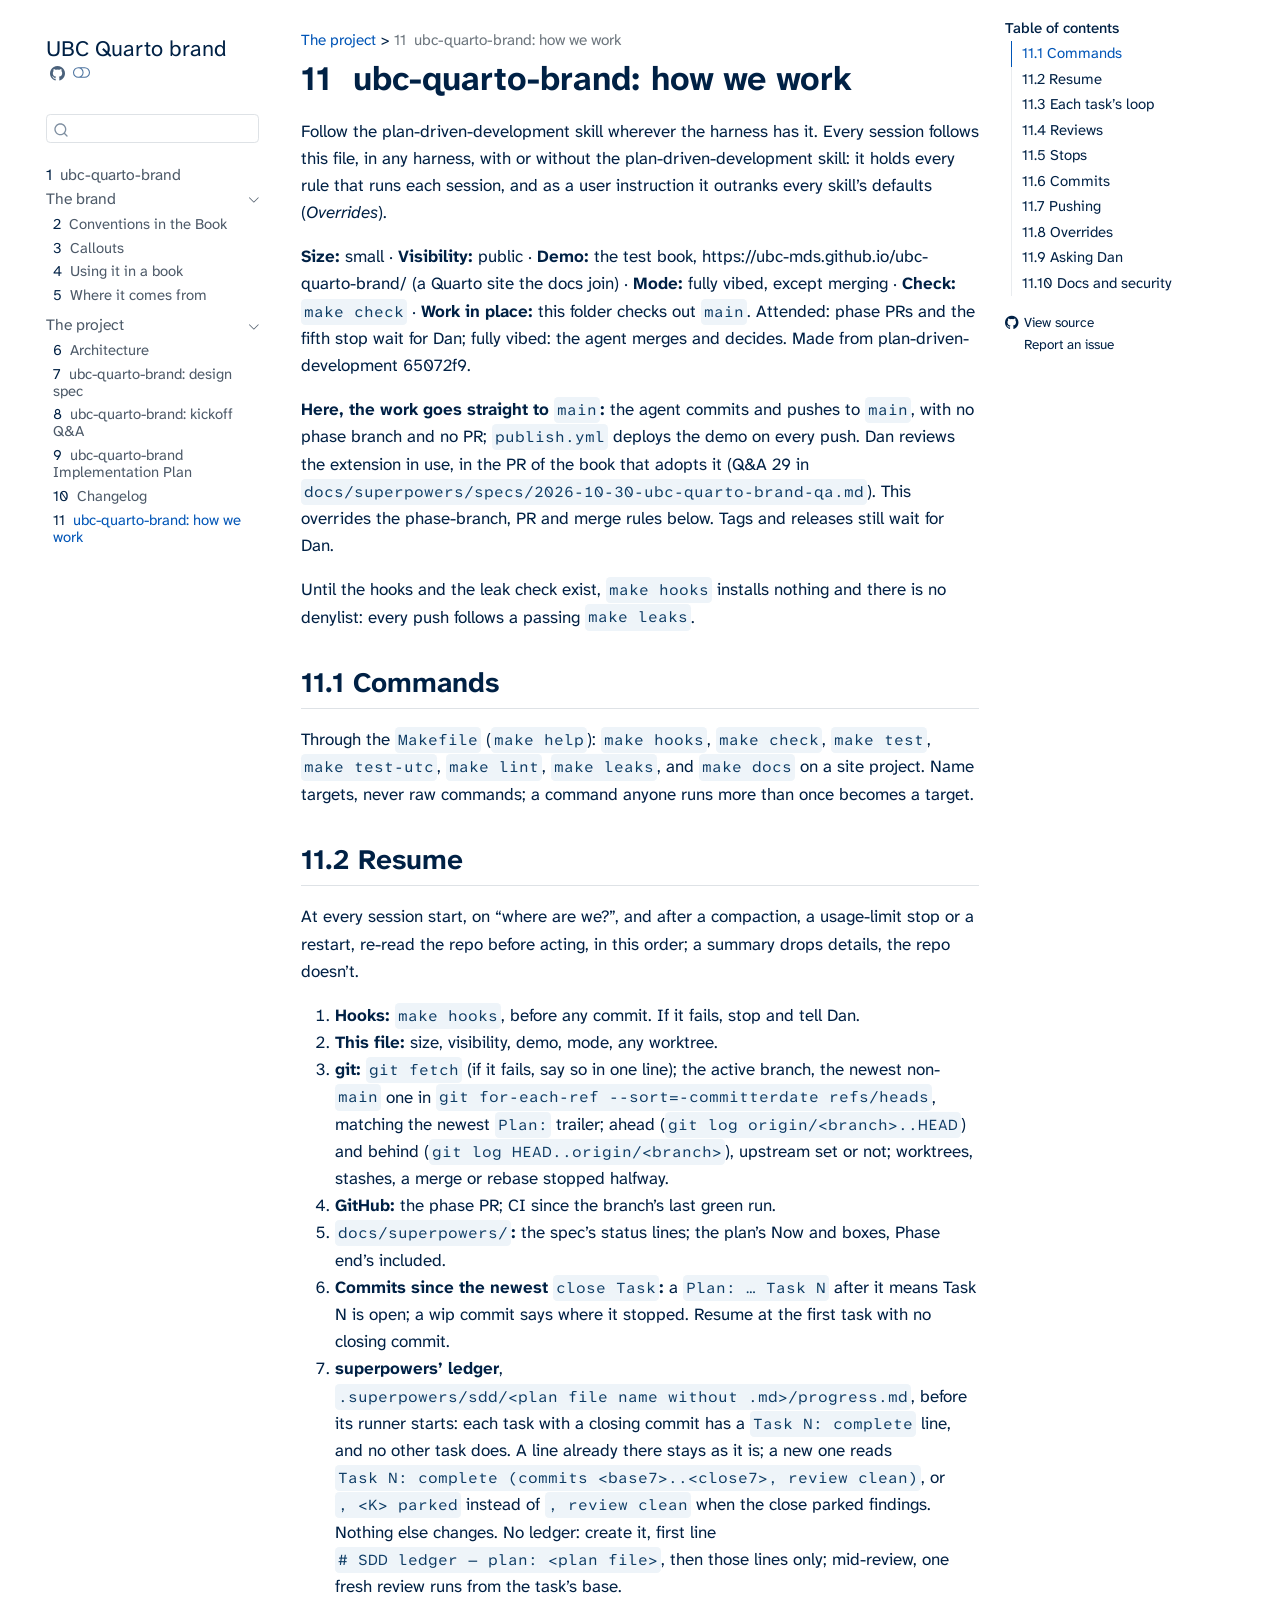
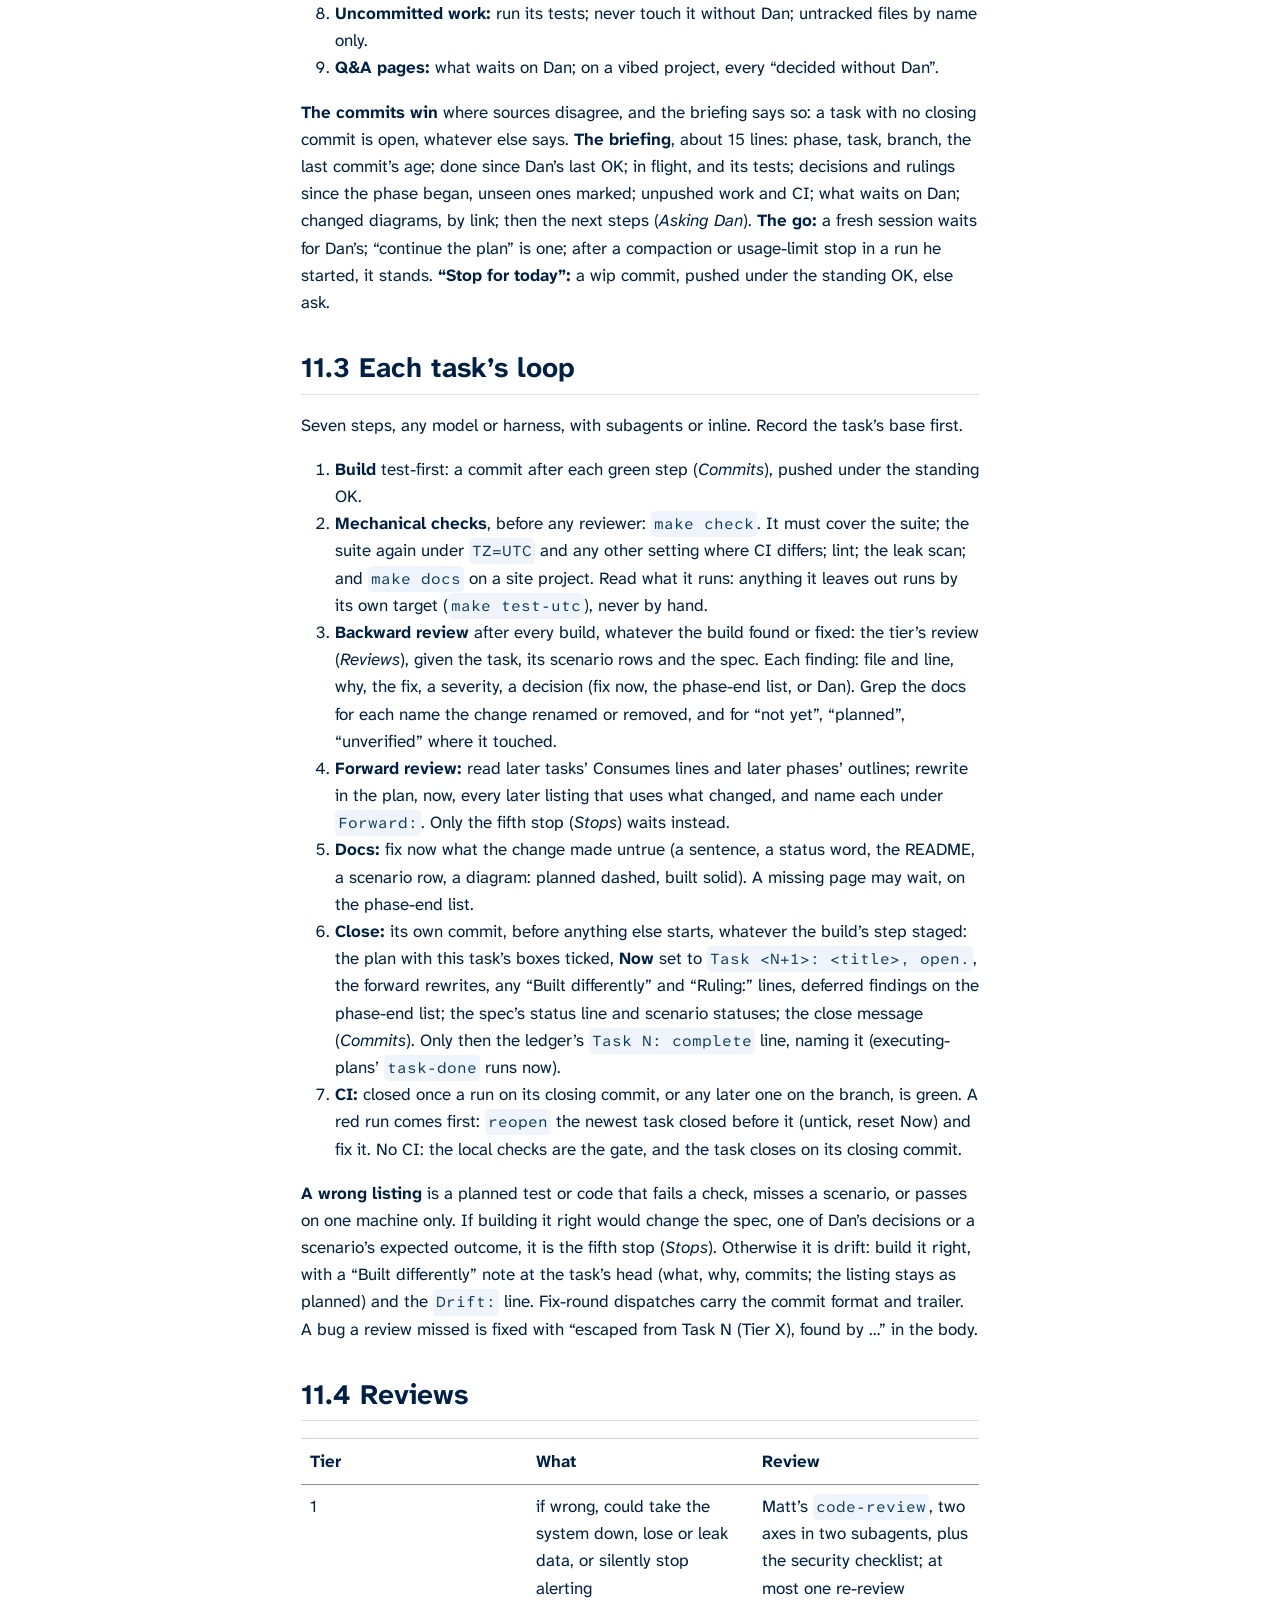
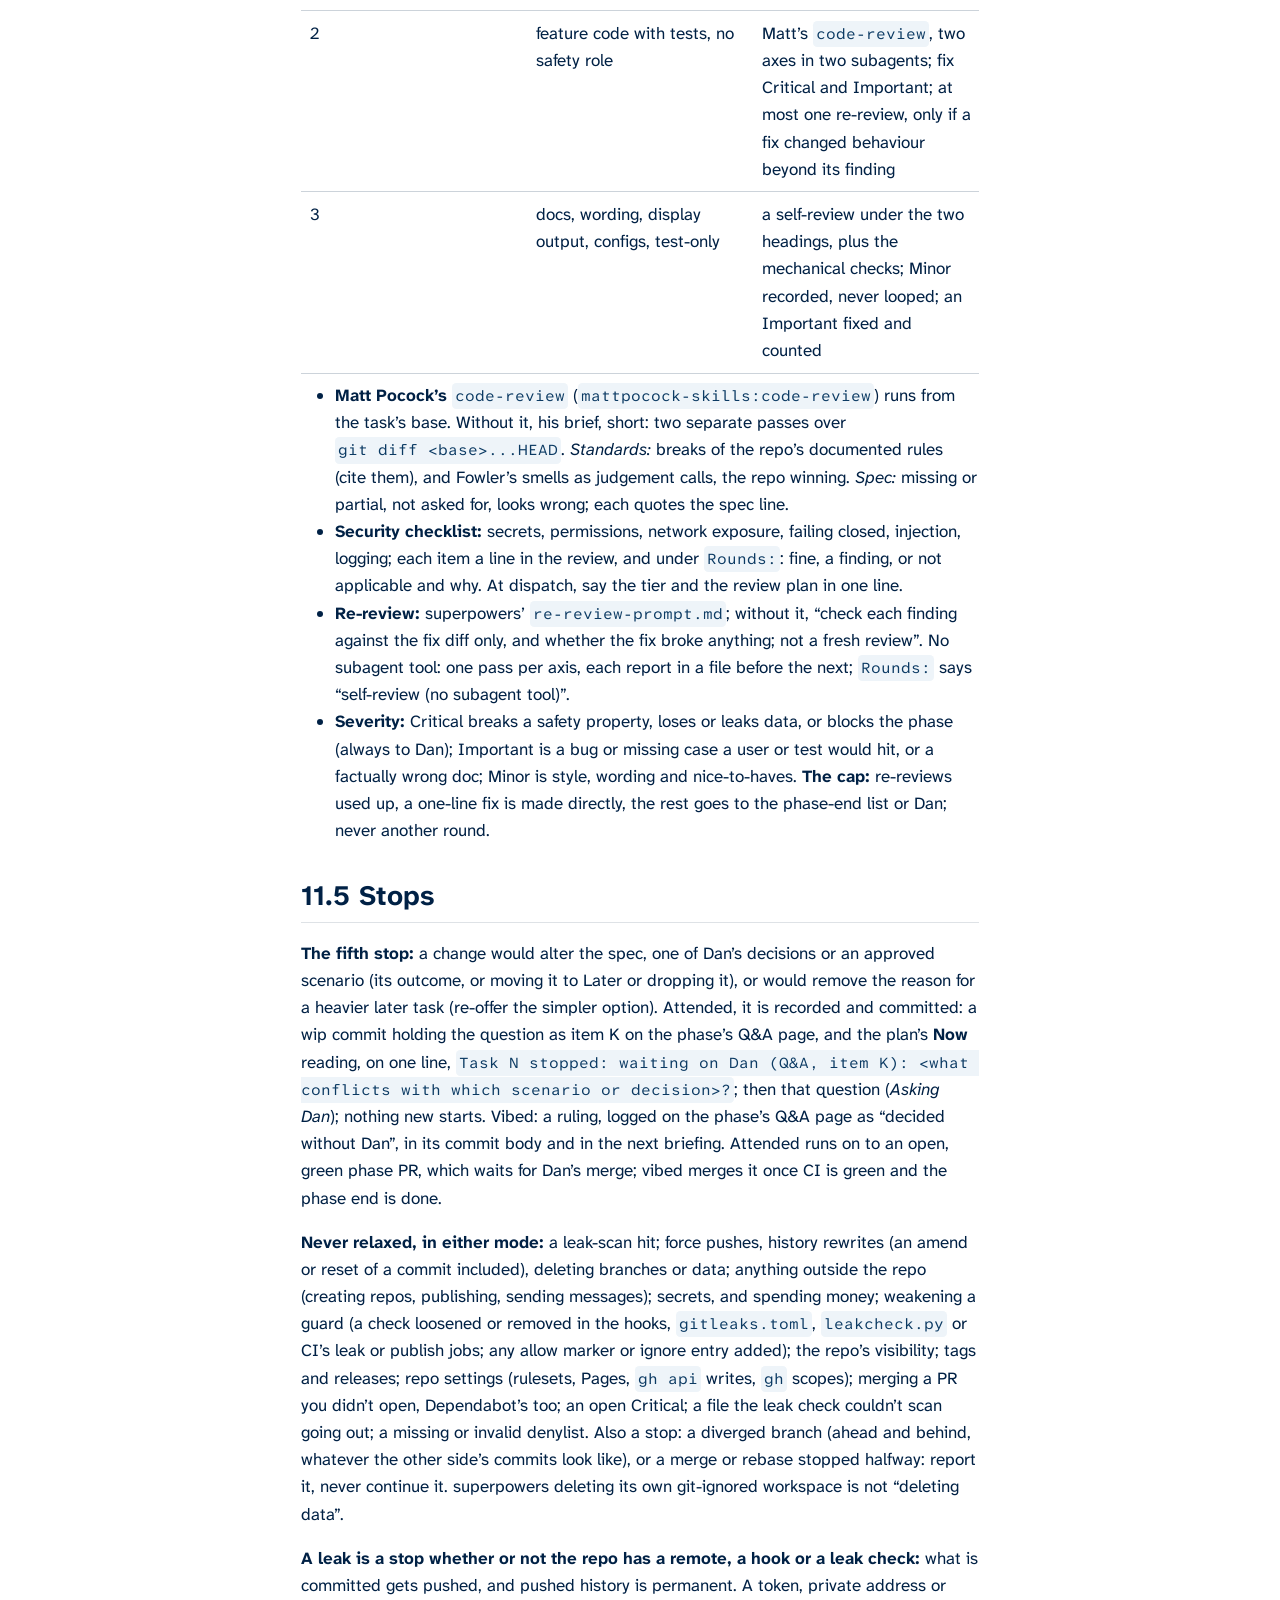
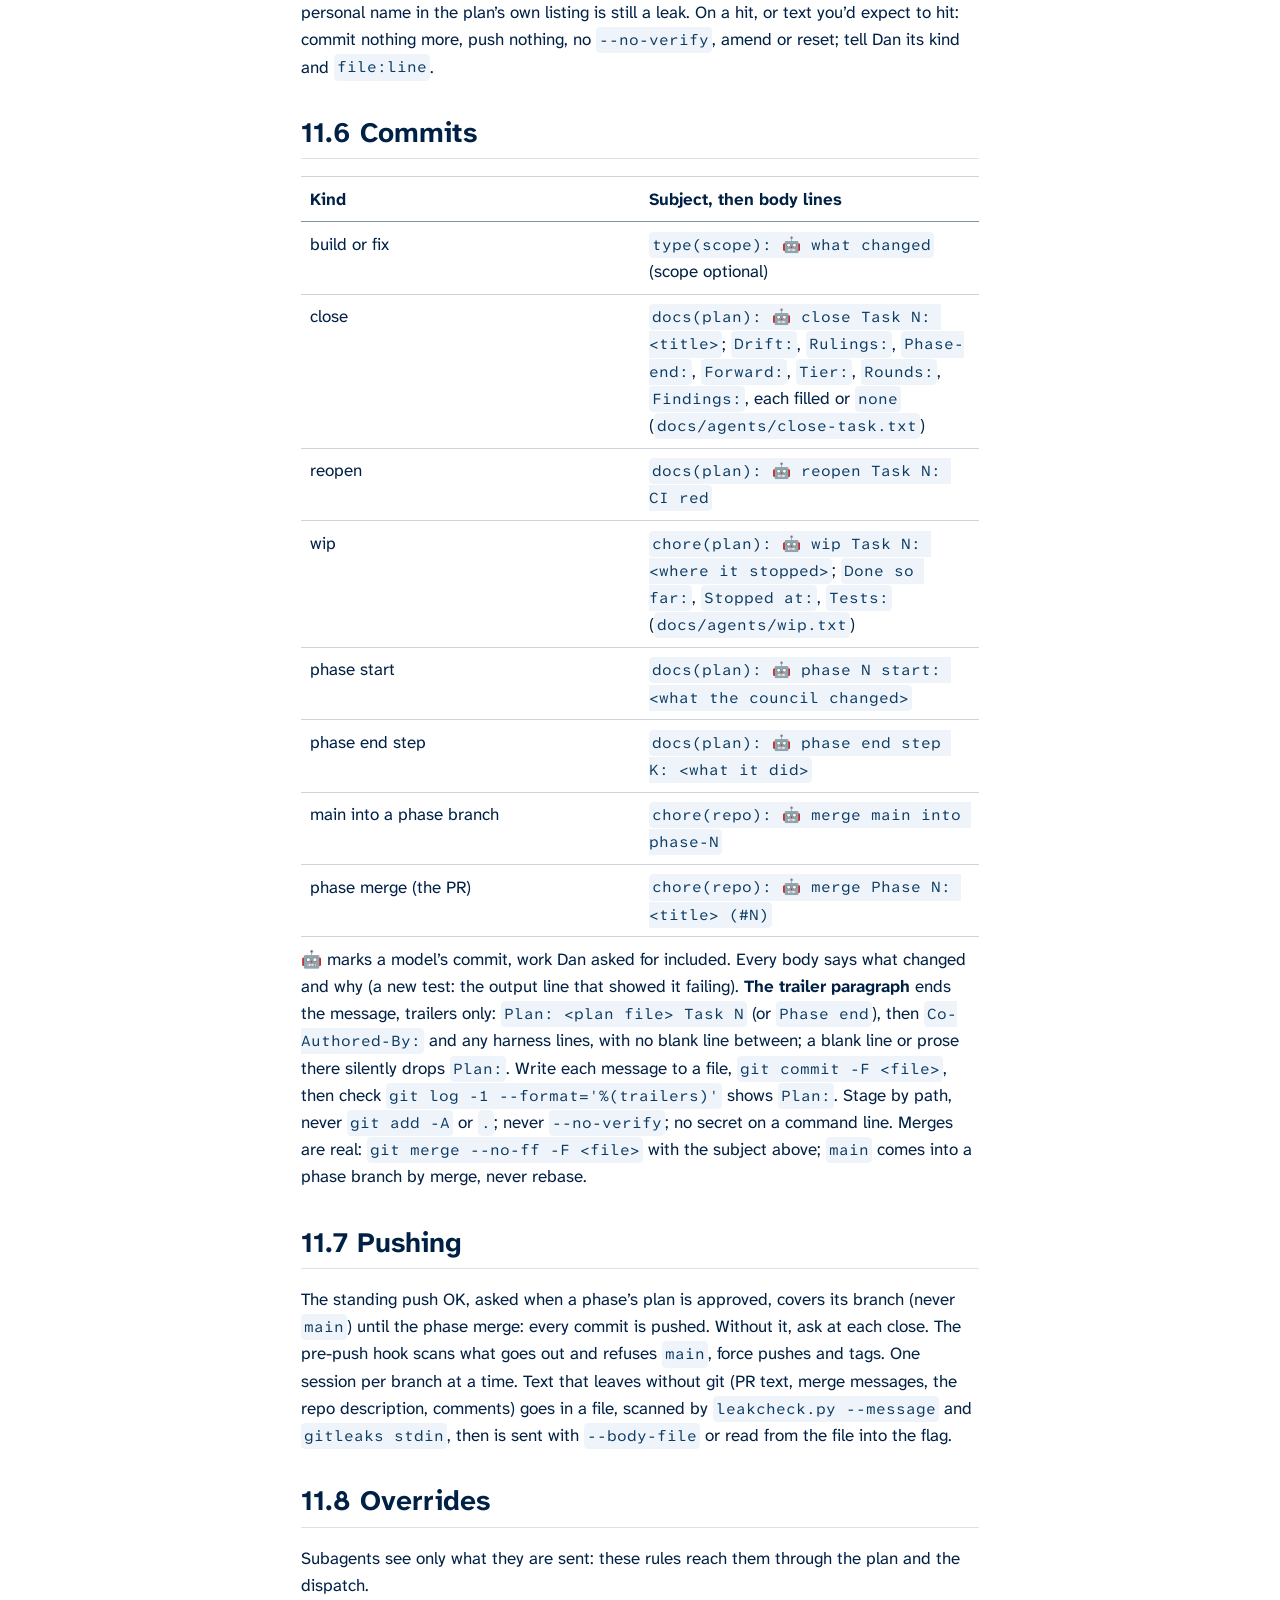
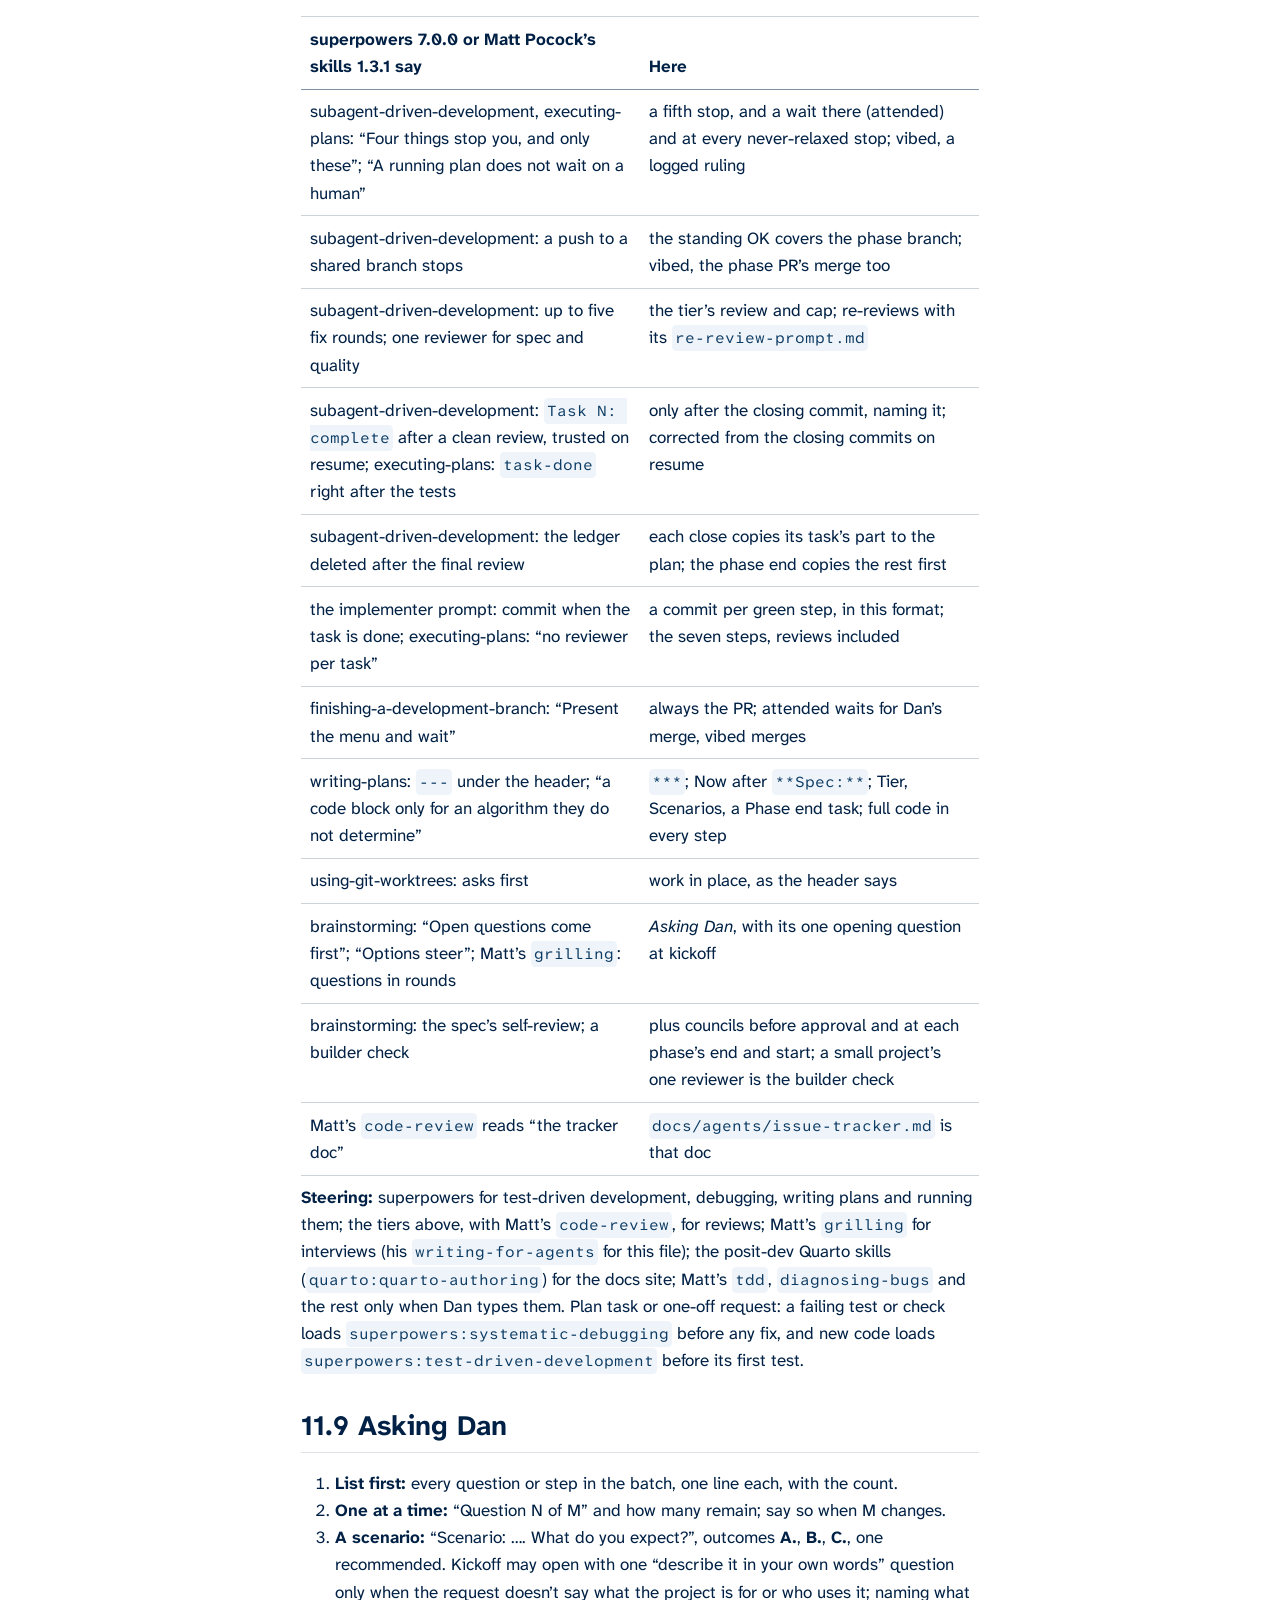
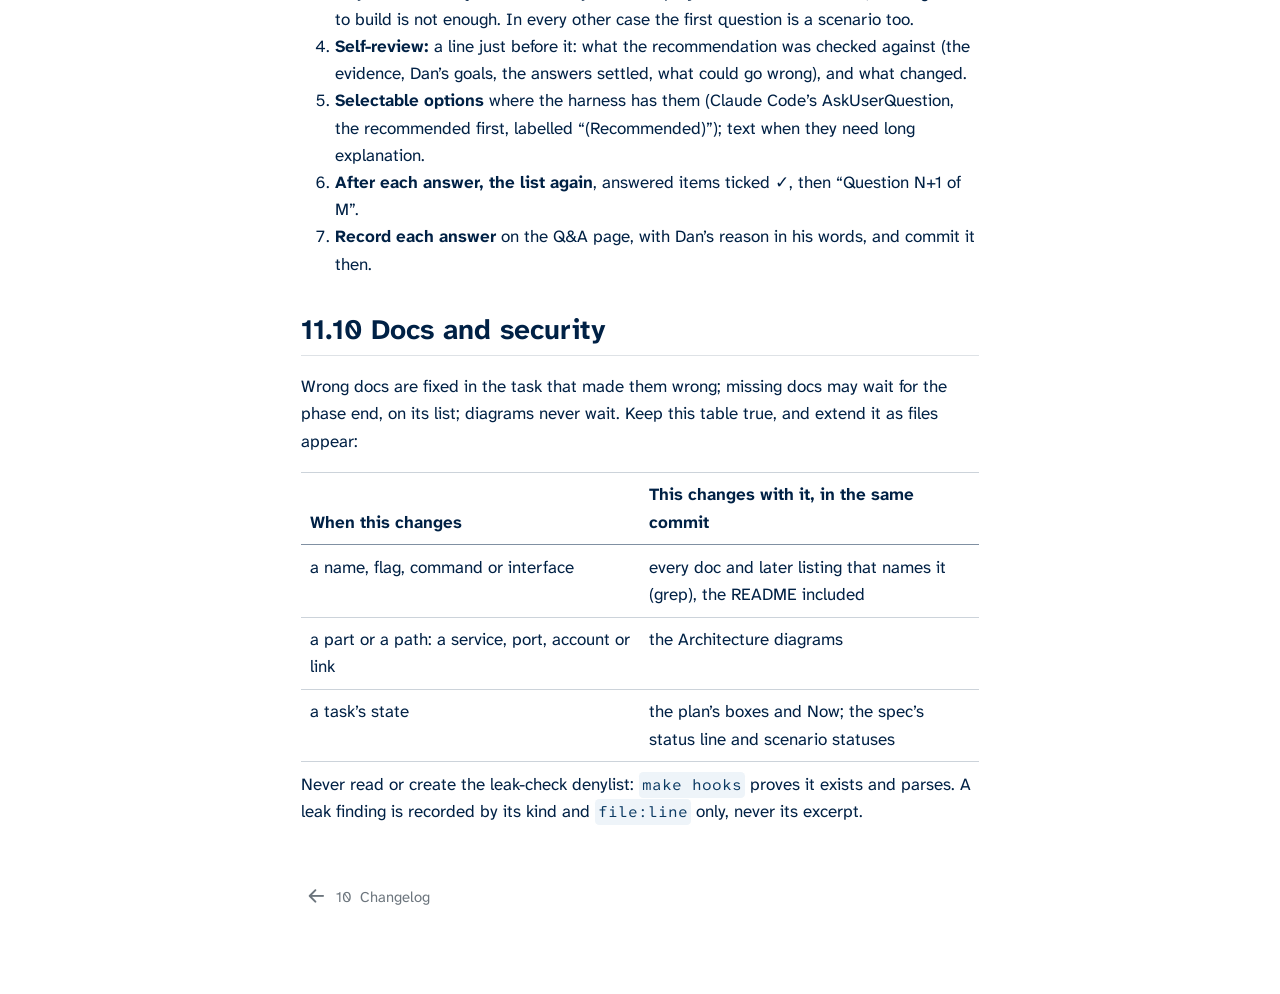
==== AGENTS.html @ 60f075b7 "Deploying to gh-pages from @ UBC-MDS/ubc-quarto-brand@12c47218ca57f25d75e37e9ac04d6f42226194cc 🚀" ====
<!DOCTYPE html>
<html xmlns="http://www.w3.org/1999/xhtml" lang="en" xml:lang="en"><head>

<meta charset="utf-8">
<meta name="generator" content="quarto-1.11.6">

<meta name="viewport" content="width=device-width, initial-scale=1.0, user-scalable=yes">


<title>11&nbsp; ubc-quarto-brand: how we work – UBC Quarto brand</title>
<style>
/* Default styles provided by pandoc.
** See https://pandoc.org/MANUAL.html#variables-for-html for config info.
*/
span.smallcaps{font-variant: small-caps;}
div.columns{display: flex; gap: 1.5em;}
div.column{flex: auto;}
@media screen {
div.columns{gap: min(4vw, 1.5em);}
div.column{overflow-x: auto;}
}
div.hanging-indent{margin-left: 1.5em; text-indent: -1.5em;}
ul.task-list{list-style: none;}
ul.task-list li input[type="checkbox"] {
  width: 0.8em;
  margin: 0 0.8em 0.2em -1em; /* quarto-specific, see https://github.com/quarto-dev/quarto-cli/issues/4556 */ 
  vertical-align: middle;
}
</style>


<script src="site_libs/quarto-nav/quarto-nav.js"></script>
<script src="site_libs/quarto-nav/headroom.min.js"></script>
<script src="site_libs/clipboard/clipboard.min.js"></script>
<script src="site_libs/quarto-search/autocomplete.umd.js"></script>
<script src="site_libs/quarto-search/fuse.min.js"></script>
<script src="site_libs/quarto-search/quarto-search.js"></script>
<meta name="quarto:offset" content="./">
<link href="./CHANGELOG.html" rel="prev">
<script src="site_libs/quarto-html/quarto.js" type="module"></script>
<script src="site_libs/quarto-html/tabsets/tabsets.js" type="module"></script>
<script src="site_libs/quarto-html/scrollable-regions/scrollable-regions.js" type="module"></script>
<script src="site_libs/quarto-html/popper.min.js"></script>
<script src="site_libs/quarto-html/tippy.umd.min.js"></script>
<script src="site_libs/quarto-html/anchor.min.js"></script>
<link href="site_libs/quarto-html/tippy.css" rel="stylesheet">
<link href="site_libs/quarto-html/quarto-syntax-highlighting-2ea1a707718cc9f3905c58b26d130924.css" rel="stylesheet" class="quarto-color-scheme" id="quarto-text-highlighting-styles">
<link href="site_libs/quarto-html/quarto-syntax-highlighting-dark-afc06898b8261c65da9068aaeb0c694d.css" rel="stylesheet" class="quarto-color-scheme quarto-color-alternate" id="quarto-text-highlighting-styles">
<link href="site_libs/quarto-html/quarto-syntax-highlighting-2ea1a707718cc9f3905c58b26d130924.css" rel="stylesheet" class="quarto-color-scheme-extra" id="quarto-text-highlighting-styles">
<script src="site_libs/bootstrap/bootstrap.min.js"></script>
<link href="site_libs/bootstrap/bootstrap-icons.css" rel="stylesheet">
<link href="site_libs/bootstrap/bootstrap-d52c8108a4a6e6ccce717efb9d809212.min.css" rel="stylesheet" append-hash="true" class="quarto-color-scheme" id="quarto-bootstrap" data-mode="light">
<link href="site_libs/bootstrap/bootstrap-dark-03a57c0fa258053677a0fe62ed1c4802.min.css" rel="stylesheet" append-hash="true" class="quarto-color-scheme quarto-color-alternate" id="quarto-bootstrap" data-mode="dark">
<link href="site_libs/bootstrap/bootstrap-d52c8108a4a6e6ccce717efb9d809212.min.css" rel="stylesheet" append-hash="true" class="quarto-color-scheme-extra" id="quarto-bootstrap" data-mode="light">
<script src="site_libs/quarto-contrib/quizdown-1.3.2/quizdown.js"></script>
<script src="site_libs/quarto-contrib/quizdown-1.3.2/quizdownKatex.js"></script>
<script src="site_libs/quarto-contrib/quizdown-1.3.2/quizdownHighlight.js"></script>
<script src="site_libs/quarto-contrib/quizdown-1.3.2/quizdown-init.js"></script>
<link href="site_libs/quarto-contrib/fontawesome-7-free-7.2.0/fontawesome.css" rel="stylesheet">
<script id="quarto-search-options" type="application/json">{
  "location": "sidebar",
  "copy-button": false,
  "collapse-after": 3,
  "panel-placement": "start",
  "type": "textbox",
  "limit": 50,
  "keyboard-shortcut": [
    "f",
    "/",
    "s"
  ],
  "show-item-context": false,
  "language": {
    "search-no-results-text": "No results",
    "search-matching-documents-text": "matching documents",
    "search-copy-link-title": "Copy link to search",
    "search-hide-matches-text": "Hide additional matches",
    "search-more-match-text": "more match in this document",
    "search-more-matches-text": "more matches in this document",
    "search-clear-button-title": "Clear",
    "search-text-placeholder": "",
    "search-detached-cancel-button-title": "Cancel",
    "search-submit-button-title": "Submit",
    "search-label": "Search"
  }
}</script>
<style>
div.callout-exercise.callout {
  border-left-color: #1C5F2E;
}
div.callout-exercise.callout-style-default .callout-header {
  background-color: rgba(28, 95, 46, 0.13);
}
div.callout-exercise .callout-toggle::before {  background-image: url('data:image/svg+xml,<svg xmlns="http://www.w3.org/2000/svg" width="16" height="16" fill="rgb(33, 37, 41)" class="bi bi-chevron-down" viewBox="0 0 16 16"><path fill-rule="evenodd" d="M1.646 4.646a.5.5 0 0 1 .708 0L8 10.293l5.646-5.647a.5.5 0 0 1 .708.708l-6 6a.5.5 0 0 1-.708 0l-6-6a.5.5 0 0 1 0-.708z"/></svg>');}
div.callout-exercise.callout-style-default .callout-icon::before, div.callout-exercise.callout-titled .callout-icon::before {
  font-family: 'Font Awesome 7 Free';
  font-weight: 900;
  font-style: normal;
  content: '\f44b' !important;
  background-image: none;
}
div.callout-definition.callout {
  border-left-color: #8A6D2B;
}
div.callout-definition.callout-style-default .callout-header {
  background-color: rgba(138, 109, 43, 0.13);
}
div.callout-definition .callout-toggle::before {  background-image: url('data:image/svg+xml,<svg xmlns="http://www.w3.org/2000/svg" width="16" height="16" fill="rgb(33, 37, 41)" class="bi bi-chevron-down" viewBox="0 0 16 16"><path fill-rule="evenodd" d="M1.646 4.646a.5.5 0 0 1 .708 0L8 10.293l5.646-5.647a.5.5 0 0 1 .708.708l-6 6a.5.5 0 0 1-.708 0l-6-6a.5.5 0 0 1 0-.708z"/></svg>');}
div.callout-definition.callout-style-default .callout-icon::before, div.callout-definition.callout-titled .callout-icon::before {
  font-family: 'Font Awesome 7 Free';
  font-weight: 900;
  font-style: normal;
  content: '\f518' !important;
  background-image: none;
}
div.callout-activity.callout {
  border-left-color: #0055B7;
}
div.callout-activity.callout-style-default .callout-header {
  background-color: rgba(0, 85, 183, 0.13);
}
div.callout-activity .callout-toggle::before {  background-image: url('data:image/svg+xml,<svg xmlns="http://www.w3.org/2000/svg" width="16" height="16" fill="rgb(33, 37, 41)" class="bi bi-chevron-down" viewBox="0 0 16 16"><path fill-rule="evenodd" d="M1.646 4.646a.5.5 0 0 1 .708 0L8 10.293l5.646-5.647a.5.5 0 0 1 .708.708l-6 6a.5.5 0 0 1-.708 0l-6-6a.5.5 0 0 1 0-.708z"/></svg>');}
div.callout-activity.callout-style-default .callout-icon::before, div.callout-activity.callout-titled .callout-icon::before {
  font-family: 'Font Awesome 7 Free';
  font-weight: 900;
  font-style: normal;
  content: '\e53d' !important;
  background-image: none;
}
div.callout-relevance-project.callout {
  border-left-color: #0077C8;
}
div.callout-relevance-project.callout-style-default .callout-header {
  background-color: rgba(0, 119, 200, 0.13);
}
div.callout-relevance-project .callout-toggle::before {  background-image: url('data:image/svg+xml,<svg xmlns="http://www.w3.org/2000/svg" width="16" height="16" fill="rgb(33, 37, 41)" class="bi bi-chevron-down" viewBox="0 0 16 16"><path fill-rule="evenodd" d="M1.646 4.646a.5.5 0 0 1 .708 0L8 10.293l5.646-5.647a.5.5 0 0 1 .708.708l-6 6a.5.5 0 0 1-.708 0l-6-6a.5.5 0 0 1 0-.708z"/></svg>');}
div.callout-relevance-project.callout-style-default .callout-icon::before, div.callout-relevance-project.callout-titled .callout-icon::before {
  font-family: 'Font Awesome 7 Free';
  font-weight: 900;
  font-style: normal;
  content: '\f542' !important;
  background-image: none;
}
</style>


</head>

<body class="nav-sidebar floating quarto-light"><a id="quarto-skip-link" class="visually-hidden-focusable" href="#quarto-document-content">Skip to main content</a><script id="quarto-html-before-body" type="application/javascript">
    const toggleBodyColorMode = (bsSheetEl) => {
      const mode = bsSheetEl.getAttribute("data-mode");
      const bodyEl = window.document.querySelector("body");
      if (mode === "dark") {
        bodyEl.classList.add("quarto-dark");
        bodyEl.classList.remove("quarto-light");
      } else {
        bodyEl.classList.add("quarto-light");
        bodyEl.classList.remove("quarto-dark");
      }
    }
    const toggleBodyColorPrimary = () => {
      const bsSheetEl = window.document.querySelector("link#quarto-bootstrap:not([rel=disabled-stylesheet])");
      if (bsSheetEl) {
        toggleBodyColorMode(bsSheetEl);
      }
    }
    const setColorSchemeToggle = (alternate) => {
      const toggles = window.document.querySelectorAll('.quarto-color-scheme-toggle');
      for (let i=0; i < toggles.length; i++) {
        const toggle = toggles[i];
        if (toggle) {
          toggle.setAttribute("aria-checked", alternate ? "true" : "false");
          if (alternate) {
            toggle.classList.add("alternate");
          } else {
            toggle.classList.remove("alternate");
          }
        }
      }
    };
    const toggleColorMode = (alternate) => {
      // Switch the stylesheets
      const primaryStylesheets = window.document.querySelectorAll('link.quarto-color-scheme:not(.quarto-color-alternate)');
      const alternateStylesheets = window.document.querySelectorAll('link.quarto-color-scheme.quarto-color-alternate');
      manageTransitions('#quarto-margin-sidebar .nav-link', false);
      if (alternate) {
        // note: dark is layered on light, we don't disable primary!
        enableStylesheet(alternateStylesheets);
        for (const sheetNode of alternateStylesheets) {
          if (sheetNode.id === "quarto-bootstrap") {
            toggleBodyColorMode(sheetNode);
          }
        }
      } else {
        disableStylesheet(alternateStylesheets);
        enableStylesheet(primaryStylesheets)
        toggleBodyColorPrimary();
      }
      manageTransitions('#quarto-margin-sidebar .nav-link', true);
      // Switch the toggles
      setColorSchemeToggle(alternate)
    }
    // Hack to workaround the fact that safari doesn't
    // properly recolor the scrollbar when toggling (#1455).
    // Not run on load: stylesheets are set before first paint there, and
    // scrolling would undo the scroll to a URL fragment (#14973).
    // The one pixel nudge keeps the reader where they were.
    const refreshSafariScrollbar = () => {
      if (navigator.userAgent.indexOf('Safari') > 0 && navigator.userAgent.indexOf('Chrome') == -1) {
        manageTransitions("body", false);
        const scrollY = window.scrollY;
        window.scrollTo(0, scrollY > 0 ? scrollY - 1 : 1);
        setTimeout(() => {
          window.scrollTo(0, scrollY);
          manageTransitions("body", true);
        }, 40);
      }
    }
    const disableStylesheet = (stylesheets) => {
      for (let i=0; i < stylesheets.length; i++) {
        const stylesheet = stylesheets[i];
        stylesheet.rel = 'disabled-stylesheet';
      }
    }
    const enableStylesheet = (stylesheets) => {
      for (let i=0; i < stylesheets.length; i++) {
        const stylesheet = stylesheets[i];
        if(stylesheet.rel !== 'stylesheet') { // for Chrome, which will still FOUC without this check
          stylesheet.rel = 'stylesheet';
        }
      }
    }
    const manageTransitions = (selector, allowTransitions) => {
      const els = window.document.querySelectorAll(selector);
      for (let i=0; i < els.length; i++) {
        const el = els[i];
        if (allowTransitions) {
          el.classList.remove('notransition');
        } else {
          el.classList.add('notransition');
        }
      }
    }
    const isFileUrl = () => {
      return window.location.protocol === 'file:';
    }
    const hasAlternateSentinel = () => {
      let styleSentinel = getColorSchemeSentinel();
      if (styleSentinel !== null) {
        return styleSentinel === "alternate";
      } else {
        return false;
      }
    }
    const setStyleSentinel = (alternate) => {
      const value = alternate ? "alternate" : "default";
      if (!isFileUrl()) {
        window.localStorage.setItem("quarto-color-scheme", value);
      } else {
        localAlternateSentinel = value;
      }
    }
    const getColorSchemeSentinel = () => {
      if (!isFileUrl()) {
        const storageValue = window.localStorage.getItem("quarto-color-scheme");
        return storageValue != null ? storageValue : localAlternateSentinel;
      } else {
        return localAlternateSentinel;
      }
    }
    const toggleGiscusIfUsed = (isAlternate, darkModeDefault) => {
      const baseTheme = document.querySelector('#giscus-base-theme')?.value ?? 'light';
      const alternateTheme = document.querySelector('#giscus-alt-theme')?.value ?? 'dark';
      let newTheme = '';
      if(authorPrefersDark) {
        newTheme = isAlternate ? baseTheme : alternateTheme;
      } else {
        newTheme = isAlternate ? alternateTheme : baseTheme;
      }
      const changeGiscusTheme = () => {
        // From: https://github.com/giscus/giscus/issues/336
        const sendMessage = (message) => {
          const iframe = document.querySelector('iframe.giscus-frame');
          if (!iframe) return;
          iframe.contentWindow.postMessage({ giscus: message }, 'https://giscus.app');
        }
        sendMessage({
          setConfig: {
            theme: newTheme
          }
        });
      }
      const isGiscussLoaded = window.document.querySelector('iframe.giscus-frame') !== null;
      if (isGiscussLoaded) {
        changeGiscusTheme();
      }
    };
    const authorPrefersDark = false;
    const darkModeDefault = authorPrefersDark;
      document.querySelector('link#quarto-text-highlighting-styles.quarto-color-scheme-extra').rel = 'disabled-stylesheet';
      document.querySelector('link#quarto-bootstrap.quarto-color-scheme-extra').rel = 'disabled-stylesheet';
    let localAlternateSentinel = darkModeDefault ? 'alternate' : 'default';
    // Dark / light mode switch
    window.quartoToggleColorScheme = () => {
      // Read the current dark / light value
      let toAlternate = !hasAlternateSentinel();
      toggleColorMode(toAlternate);
      refreshSafariScrollbar();
      setStyleSentinel(toAlternate);
      toggleGiscusIfUsed(toAlternate, darkModeDefault);
      window.dispatchEvent(new Event('resize'));
    };
    // Switch to dark mode if need be
    if (hasAlternateSentinel()) {
      toggleColorMode(true);
    } else {
      toggleColorMode(false);
    }
  </script>

<div id="quarto-search-results"></div>
  <header id="quarto-header" class="headroom fixed-top">
  <nav class="quarto-secondary-nav" aria-label="Toolbar">
    <div class="container-fluid d-flex">
      <button type="button" class="quarto-btn-toggle btn" data-bs-toggle="collapse" role="button" data-bs-target=".quarto-sidebar-collapse-item" aria-controls="quarto-sidebar" aria-expanded="false" aria-label="Toggle sidebar navigation" onclick="if (window.quartoToggleHeadroom) { window.quartoToggleHeadroom(); }">
        <i class="bi bi-layout-text-sidebar-reverse"></i>
      </button>
        <nav class="quarto-page-breadcrumbs" aria-label="Breadcrumbs"><ol class="breadcrumb"><li class="breadcrumb-item"><a href="./docs/architecture.html">The project</a></li><li class="breadcrumb-item"><a href="./AGENTS.html"><span class="chapter-number">11</span>&nbsp; <span class="chapter-title">ubc-quarto-brand: how we work</span></a></li></ol></nav>
        <a class="flex-grow-1" data-bs-toggle="collapse" data-bs-target=".quarto-sidebar-collapse-item" onclick="if (window.quartoToggleHeadroom) { window.quartoToggleHeadroom(); }">      
        </a>
      <button type="button" class="btn quarto-search-button" aria-label="Search" onclick="window.quartoOpenSearch();">
        <i class="bi bi-search"></i>
      </button>
    </div>
  </nav>
</header>
<!-- content -->
<div id="quarto-content" class="quarto-container page-columns page-rows-contents page-layout-article">
<!-- sidebar -->
  <nav id="quarto-sidebar" class="sidebar collapse collapse-horizontal quarto-sidebar-collapse-item sidebar-navigation floating overflow-auto" aria-label="Site">
    <div class="pt-lg-2 mt-2 text-left sidebar-header">
    <div class="sidebar-title mb-0 py-0">
      <a href="./">UBC Quarto brand</a> 
        <div class="sidebar-tools-main">
    <a href="https://github.com/UBC-MDS/ubc-quarto-brand" title="Source Code" class="quarto-navigation-tool px-1" aria-label="Source Code"><i class="bi bi-github"></i></a>
  <button type="button" role="switch" aria-checked="false" class="quarto-color-scheme-toggle quarto-navigation-tool  px-1" onclick="window.quartoToggleColorScheme(); return false;" title="Toggle dark mode" aria-label="Toggle dark mode"><i class="bi"></i></button>
</div>
    </div>
      </div>
        <div class="mt-2 flex-shrink-0 align-items-center">
        <div class="sidebar-search">
        <div id="quarto-search" class="" title="Search"></div>
        </div>
        </div>
    <div class="sidebar-menu-container"> 
    <ul class="list-unstyled mt-1">
        <li class="sidebar-item">
  <div class="sidebar-item-container"> 
  <a href="./index.html" class="sidebar-item-text sidebar-link">
 <span class="menu-text"><span class="chapter-number">1</span>&nbsp; <span class="chapter-title">ubc-quarto-brand</span></span></a>
  </div>
</li>
        <li class="sidebar-item sidebar-item-section">
      <div class="sidebar-item-container"> 
            <button type="button" class="sidebar-item-text sidebar-item-toggle sidebar-link text-start" data-bs-toggle="collapse" data-bs-target="#quarto-sidebar-section-1" aria-controls="quarto-sidebar-section-1" aria-expanded="true">
 <span class="menu-text" id="quarto-sidebar-section-1-label">The brand</span><i class="bi bi-chevron-right" aria-hidden="true"></i></button>
      </div>
      <ul id="quarto-sidebar-section-1" aria-labelledby="quarto-sidebar-section-1-label" class="collapse list-unstyled sidebar-section depth1 show">  
          <li class="sidebar-item">
  <div class="sidebar-item-container"> 
  <a href="./chapters/book-conventions.html" class="sidebar-item-text sidebar-link">
 <span class="menu-text"><span class="chapter-number">2</span>&nbsp; <span class="chapter-title">Conventions in the Book</span></span></a>
  </div>
</li>
          <li class="sidebar-item">
  <div class="sidebar-item-container"> 
  <a href="./chapters/callouts.html" class="sidebar-item-text sidebar-link">
 <span class="menu-text"><span class="chapter-number">3</span>&nbsp; <span class="chapter-title">Callouts</span></span></a>
  </div>
</li>
          <li class="sidebar-item">
  <div class="sidebar-item-container"> 
  <a href="./chapters/using.html" class="sidebar-item-text sidebar-link">
 <span class="menu-text"><span class="chapter-number">4</span>&nbsp; <span class="chapter-title">Using it in a book</span></span></a>
  </div>
</li>
          <li class="sidebar-item">
  <div class="sidebar-item-container"> 
  <a href="./chapters/provenance.html" class="sidebar-item-text sidebar-link">
 <span class="menu-text"><span class="chapter-number">5</span>&nbsp; <span class="chapter-title">Where it comes from</span></span></a>
  </div>
</li>
      </ul>
  </li>
        <li class="sidebar-item sidebar-item-section">
      <div class="sidebar-item-container"> 
            <button type="button" class="sidebar-item-text sidebar-item-toggle sidebar-link text-start" data-bs-toggle="collapse" data-bs-target="#quarto-sidebar-section-2" aria-controls="quarto-sidebar-section-2" aria-expanded="true">
 <span class="menu-text" id="quarto-sidebar-section-2-label">The project</span><i class="bi bi-chevron-right" aria-hidden="true"></i></button>
      </div>
      <ul id="quarto-sidebar-section-2" aria-labelledby="quarto-sidebar-section-2-label" class="collapse list-unstyled sidebar-section depth1 show">  
          <li class="sidebar-item">
  <div class="sidebar-item-container"> 
  <a href="./docs/architecture.html" class="sidebar-item-text sidebar-link">
 <span class="menu-text"><span class="chapter-number">6</span>&nbsp; <span class="chapter-title">Architecture</span></span></a>
  </div>
</li>
          <li class="sidebar-item">
  <div class="sidebar-item-container"> 
  <a href="./docs/superpowers/specs/2026-10-30-ubc-quarto-brand-design.html" class="sidebar-item-text sidebar-link">
 <span class="menu-text"><span class="chapter-number">7</span>&nbsp; <span class="chapter-title">ubc-quarto-brand: design spec</span></span></a>
  </div>
</li>
          <li class="sidebar-item">
  <div class="sidebar-item-container"> 
  <a href="./docs/superpowers/specs/2026-10-30-ubc-quarto-brand-qa.html" class="sidebar-item-text sidebar-link">
 <span class="menu-text"><span class="chapter-number">8</span>&nbsp; <span class="chapter-title">ubc-quarto-brand: kickoff Q&amp;A</span></span></a>
  </div>
</li>
          <li class="sidebar-item">
  <div class="sidebar-item-container"> 
  <a href="./docs/superpowers/plans/2026-10-30-ubc-quarto-brand.html" class="sidebar-item-text sidebar-link">
 <span class="menu-text"><span class="chapter-number">9</span>&nbsp; <span class="chapter-title">ubc-quarto-brand Implementation Plan</span></span></a>
  </div>
</li>
          <li class="sidebar-item">
  <div class="sidebar-item-container"> 
  <a href="./CHANGELOG.html" class="sidebar-item-text sidebar-link">
 <span class="menu-text"><span class="chapter-number">10</span>&nbsp; <span class="chapter-title">Changelog</span></span></a>
  </div>
</li>
          <li class="sidebar-item">
  <div class="sidebar-item-container"> 
  <a href="./AGENTS.html" class="sidebar-item-text sidebar-link active">
 <span class="menu-text"><span class="chapter-number">11</span>&nbsp; <span class="chapter-title">ubc-quarto-brand: how we work</span></span></a>
  </div>
</li>
      </ul>
  </li>
    </ul>
    </div>
</nav>
<div id="quarto-sidebar-glass" class="quarto-sidebar-collapse-item" data-bs-toggle="collapse" data-bs-target=".quarto-sidebar-collapse-item"></div>
<!-- margin-sidebar -->
    <div id="quarto-margin-sidebar" class="sidebar margin-sidebar">
        <nav id="TOC" role="doc-toc" aria-labelledby="toc-title" class="toc-active">
    <h2 id="toc-title">Table of contents</h2>
   
  <ul>
  <li><a href="#commands" id="toc-commands" class="nav-link active" data-scroll-target="#commands"><span class="header-section-number">11.1</span> Commands</a></li>
  <li><a href="#resume" id="toc-resume" class="nav-link" data-scroll-target="#resume"><span class="header-section-number">11.2</span> Resume</a></li>
  <li><a href="#each-tasks-loop" id="toc-each-tasks-loop" class="nav-link" data-scroll-target="#each-tasks-loop"><span class="header-section-number">11.3</span> Each task’s loop</a></li>
  <li><a href="#reviews" id="toc-reviews" class="nav-link" data-scroll-target="#reviews"><span class="header-section-number">11.4</span> Reviews</a></li>
  <li><a href="#stops" id="toc-stops" class="nav-link" data-scroll-target="#stops"><span class="header-section-number">11.5</span> Stops</a></li>
  <li><a href="#commits" id="toc-commits" class="nav-link" data-scroll-target="#commits"><span class="header-section-number">11.6</span> Commits</a></li>
  <li><a href="#pushing" id="toc-pushing" class="nav-link" data-scroll-target="#pushing"><span class="header-section-number">11.7</span> Pushing</a></li>
  <li><a href="#overrides" id="toc-overrides" class="nav-link" data-scroll-target="#overrides"><span class="header-section-number">11.8</span> Overrides</a></li>
  <li><a href="#asking-dan" id="toc-asking-dan" class="nav-link" data-scroll-target="#asking-dan"><span class="header-section-number">11.9</span> Asking Dan</a></li>
  <li><a href="#docs-and-security" id="toc-docs-and-security" class="nav-link" data-scroll-target="#docs-and-security"><span class="header-section-number">11.10</span> Docs and security</a></li>
  </ul>
<div class="toc-actions"><ul><li><a href="https://github.com/UBC-MDS/ubc-quarto-brand/blob/main/AGENTS.md" class="toc-action"><i class="bi bi-github"></i>View source</a></li><li><a href="https://github.com/UBC-MDS/ubc-quarto-brand/issues/new" class="toc-action"><i class="bi empty"></i>Report an issue</a></li></ul></div></nav>
    </div>
<!-- main -->
<main class="content" id="quarto-document-content" tabindex="-1">


<header id="title-block-header" class="quarto-title-block default"><nav class="quarto-page-breadcrumbs quarto-title-breadcrumbs d-none d-lg-block" aria-label="Breadcrumbs"><ol class="breadcrumb"><li class="breadcrumb-item"><a href="./docs/architecture.html">The project</a></li><li class="breadcrumb-item"><a href="./AGENTS.html"><span class="chapter-number">11</span>&nbsp; <span class="chapter-title">ubc-quarto-brand: how we work</span></a></li></ol></nav>
<div class="quarto-title">
<h1 class="title"><span class="chapter-number">11</span>&nbsp; <span class="chapter-title">ubc-quarto-brand: how we work</span></h1>
</div>



<div class="quarto-title-meta">

    
  
    
  </div>
  


</header>


<p>Follow the plan-driven-development skill wherever the harness has it. Every session follows this file, in any harness, with or without the plan-driven-development skill: it holds every rule that runs each session, and as a user instruction it outranks every skill’s defaults (<em>Overrides</em>).</p>
<p><strong>Size:</strong> small · <strong>Visibility:</strong> public · <strong>Demo:</strong> the test book, https://ubc-mds.github.io/ubc-quarto-brand/ (a Quarto site the docs join) · <strong>Mode:</strong> fully vibed, except merging · <strong>Check:</strong> <code>make check</code> · <strong>Work in place:</strong> this folder checks out <code>main</code>. Attended: phase PRs and the fifth stop wait for Dan; fully vibed: the agent merges and decides. Made from plan-driven-development 65072f9.</p>
<p><strong>Here, the work goes straight to <code>main</code>:</strong> the agent commits and pushes to <code>main</code>, with no phase branch and no PR; <code>publish.yml</code> deploys the demo on every push. Dan reviews the extension in use, in the PR of the book that adopts it (Q&amp;A 29 in <code>docs/superpowers/specs/2026-10-30-ubc-quarto-brand-qa.md</code>). This overrides the phase-branch, PR and merge rules below. Tags and releases still wait for Dan.</p>
<p>Until the hooks and the leak check exist, <code>make hooks</code> installs nothing and there is no denylist: every push follows a passing <code>make leaks</code>.</p>
<section id="commands" class="level2" data-number="11.1">
<h2 data-number="11.1" class="anchored" data-anchor-id="commands"><span class="header-section-number">11.1</span> Commands</h2>
<p>Through the <code>Makefile</code> (<code>make help</code>): <code>make hooks</code>, <code>make check</code>, <code>make test</code>, <code>make test-utc</code>, <code>make lint</code>, <code>make leaks</code>, and <code>make docs</code> on a site project. Name targets, never raw commands; a command anyone runs more than once becomes a target.</p>
</section>
<section id="resume" class="level2" data-number="11.2">
<h2 data-number="11.2" class="anchored" data-anchor-id="resume"><span class="header-section-number">11.2</span> Resume</h2>
<p>At every session start, on “where are we?”, and after a compaction, a usage-limit stop or a restart, re-read the repo before acting, in this order; a summary drops details, the repo doesn’t.</p>
<ol type="1">
<li><strong>Hooks:</strong> <code>make hooks</code>, before any commit. If it fails, stop and tell Dan.</li>
<li><strong>This file:</strong> size, visibility, demo, mode, any worktree.</li>
<li><strong>git:</strong> <code>git fetch</code> (if it fails, say so in one line); the active branch, the newest non-<code>main</code> one in <code>git for-each-ref --sort=-committerdate refs/heads</code>, matching the newest <code>Plan:</code> trailer; ahead (<code>git log origin/&lt;branch&gt;..HEAD</code>) and behind (<code>git log HEAD..origin/&lt;branch&gt;</code>), upstream set or not; worktrees, stashes, a merge or rebase stopped halfway.</li>
<li><strong>GitHub:</strong> the phase PR; CI since the branch’s last green run.</li>
<li><strong><code>docs/superpowers/</code>:</strong> the spec’s status lines; the plan’s Now and boxes, Phase end’s included.</li>
<li><strong>Commits since the newest <code>close Task</code>:</strong> a <code>Plan: … Task N</code> after it means Task N is open; a wip commit says where it stopped. Resume at the first task with no closing commit.</li>
<li><strong>superpowers’ ledger</strong>, <code>.superpowers/sdd/&lt;plan file name without .md&gt;/progress.md</code>, before its runner starts: each task with a closing commit has a <code>Task N: complete</code> line, and no other task does. A line already there stays as it is; a new one reads <code>Task N: complete (commits &lt;base7&gt;..&lt;close7&gt;, review clean)</code>, or <code>, &lt;K&gt; parked</code> instead of <code>, review clean</code> when the close parked findings. Nothing else changes. No ledger: create it, first line <code># SDD ledger — plan: &lt;plan file&gt;</code>, then those lines only; mid-review, one fresh review runs from the task’s base.</li>
<li><strong>Uncommitted work:</strong> run its tests; never touch it without Dan; untracked files by name only.</li>
<li><strong>Q&amp;A pages:</strong> what waits on Dan; on a vibed project, every “decided without Dan”.</li>
</ol>
<p><strong>The commits win</strong> where sources disagree, and the briefing says so: a task with no closing commit is open, whatever else says. <strong>The briefing</strong>, about 15 lines: phase, task, branch, the last commit’s age; done since Dan’s last OK; in flight, and its tests; decisions and rulings since the phase began, unseen ones marked; unpushed work and CI; what waits on Dan; changed diagrams, by link; then the next steps (<em>Asking Dan</em>). <strong>The go:</strong> a fresh session waits for Dan’s; “continue the plan” is one; after a compaction or usage-limit stop in a run he started, it stands. <strong>“Stop for today”:</strong> a wip commit, pushed under the standing OK, else ask.</p>
</section>
<section id="each-tasks-loop" class="level2" data-number="11.3">
<h2 data-number="11.3" class="anchored" data-anchor-id="each-tasks-loop"><span class="header-section-number">11.3</span> Each task’s loop</h2>
<p>Seven steps, any model or harness, with subagents or inline. Record the task’s base first.</p>
<ol type="1">
<li><strong>Build</strong> test-first: a commit after each green step (<em>Commits</em>), pushed under the standing OK.</li>
<li><strong>Mechanical checks</strong>, before any reviewer: <code>make check</code>. It must cover the suite; the suite again under <code>TZ=UTC</code> and any other setting where CI differs; lint; the leak scan; and <code>make docs</code> on a site project. Read what it runs: anything it leaves out runs by its own target (<code>make test-utc</code>), never by hand.</li>
<li><strong>Backward review</strong> after every build, whatever the build found or fixed: the tier’s review (<em>Reviews</em>), given the task, its scenario rows and the spec. Each finding: file and line, why, the fix, a severity, a decision (fix now, the phase-end list, or Dan). Grep the docs for each name the change renamed or removed, and for “not yet”, “planned”, “unverified” where it touched.</li>
<li><strong>Forward review:</strong> read later tasks’ Consumes lines and later phases’ outlines; rewrite in the plan, now, every later listing that uses what changed, and name each under <code>Forward:</code>. Only the fifth stop (<em>Stops</em>) waits instead.</li>
<li><strong>Docs:</strong> fix now what the change made untrue (a sentence, a status word, the README, a scenario row, a diagram: planned dashed, built solid). A missing page may wait, on the phase-end list.</li>
<li><strong>Close:</strong> its own commit, before anything else starts, whatever the build’s step staged: the plan with this task’s boxes ticked, <strong>Now</strong> set to <code>Task &lt;N+1&gt;: &lt;title&gt;, open.</code>, the forward rewrites, any “Built differently” and “Ruling:” lines, deferred findings on the phase-end list; the spec’s status line and scenario statuses; the close message (<em>Commits</em>). Only then the ledger’s <code>Task N: complete</code> line, naming it (executing-plans’ <code>task-done</code> runs now).</li>
<li><strong>CI:</strong> closed once a run on its closing commit, or any later one on the branch, is green. A red run comes first: <code>reopen</code> the newest task closed before it (untick, reset Now) and fix it. No CI: the local checks are the gate, and the task closes on its closing commit.</li>
</ol>
<p><strong>A wrong listing</strong> is a planned test or code that fails a check, misses a scenario, or passes on one machine only. If building it right would change the spec, one of Dan’s decisions or a scenario’s expected outcome, it is the fifth stop (<em>Stops</em>). Otherwise it is drift: build it right, with a “Built differently” note at the task’s head (what, why, commits; the listing stays as planned) and the <code>Drift:</code> line. Fix-round dispatches carry the commit format and trailer. A bug a review missed is fixed with “escaped from Task N (Tier X), found by …” in the body.</p>
</section>
<section id="reviews" class="level2" data-number="11.4">
<h2 data-number="11.4" class="anchored" data-anchor-id="reviews"><span class="header-section-number">11.4</span> Reviews</h2>
<table class="caption-top table">
<colgroup>
<col style="width: 33%">
<col style="width: 33%">
<col style="width: 33%">
</colgroup>
<thead>
<tr class="header">
<th>Tier</th>
<th>What</th>
<th>Review</th>
</tr>
</thead>
<tbody>
<tr class="odd">
<td>1</td>
<td>if wrong, could take the system down, lose or leak data, or silently stop alerting</td>
<td>Matt’s <code>code-review</code>, two axes in two subagents, plus the security checklist; at most one re-review</td>
</tr>
<tr class="even">
<td>2</td>
<td>feature code with tests, no safety role</td>
<td>Matt’s <code>code-review</code>, two axes in two subagents; fix Critical and Important; at most one re-review, only if a fix changed behaviour beyond its finding</td>
</tr>
<tr class="odd">
<td>3</td>
<td>docs, wording, display output, configs, test-only</td>
<td>a self-review under the two headings, plus the mechanical checks; Minor recorded, never looped; an Important fixed and counted</td>
</tr>
</tbody>
</table>
<ul>
<li><strong>Matt Pocock’s <code>code-review</code></strong> (<code>mattpocock-skills:code-review</code>) runs from the task’s base. Without it, his brief, short: two separate passes over <code>git diff &lt;base&gt;...HEAD</code>. <em>Standards:</em> breaks of the repo’s documented rules (cite them), and Fowler’s smells as judgement calls, the repo winning. <em>Spec:</em> missing or partial, not asked for, looks wrong; each quotes the spec line.</li>
<li><strong>Security checklist:</strong> secrets, permissions, network exposure, failing closed, injection, logging; each item a line in the review, and under <code>Rounds:</code>: fine, a finding, or not applicable and why. At dispatch, say the tier and the review plan in one line.</li>
<li><strong>Re-review:</strong> superpowers’ <code>re-review-prompt.md</code>; without it, “check each finding against the fix diff only, and whether the fix broke anything; not a fresh review”. No subagent tool: one pass per axis, each report in a file before the next; <code>Rounds:</code> says “self-review (no subagent tool)”.</li>
<li><strong>Severity:</strong> Critical breaks a safety property, loses or leaks data, or blocks the phase (always to Dan); Important is a bug or missing case a user or test would hit, or a factually wrong doc; Minor is style, wording and nice-to-haves. <strong>The cap:</strong> re-reviews used up, a one-line fix is made directly, the rest goes to the phase-end list or Dan; never another round.</li>
</ul>
</section>
<section id="stops" class="level2" data-number="11.5">
<h2 data-number="11.5" class="anchored" data-anchor-id="stops"><span class="header-section-number">11.5</span> Stops</h2>
<p><strong>The fifth stop:</strong> a change would alter the spec, one of Dan’s decisions or an approved scenario (its outcome, or moving it to Later or dropping it), or would remove the reason for a heavier later task (re-offer the simpler option). Attended, it is recorded and committed: a wip commit holding the question as item K on the phase’s Q&amp;A page, and the plan’s <strong>Now</strong> reading, on one line, <code>Task N stopped: waiting on Dan (Q&amp;A, item K): &lt;what conflicts with which scenario or decision&gt;?</code>; then that question (<em>Asking Dan</em>); nothing new starts. Vibed: a ruling, logged on the phase’s Q&amp;A page as “decided without Dan”, in its commit body and in the next briefing. Attended runs on to an open, green phase PR, which waits for Dan’s merge; vibed merges it once CI is green and the phase end is done.</p>
<p><strong>Never relaxed, in either mode:</strong> a leak-scan hit; force pushes, history rewrites (an amend or reset of a commit included), deleting branches or data; anything outside the repo (creating repos, publishing, sending messages); secrets, and spending money; weakening a guard (a check loosened or removed in the hooks, <code>gitleaks.toml</code>, <code>leakcheck.py</code> or CI’s leak or publish jobs; any allow marker or ignore entry added); the repo’s visibility; tags and releases; repo settings (rulesets, Pages, <code>gh api</code> writes, <code>gh</code> scopes); merging a PR you didn’t open, Dependabot’s too; an open Critical; a file the leak check couldn’t scan going out; a missing or invalid denylist. Also a stop: a diverged branch (ahead and behind, whatever the other side’s commits look like), or a merge or rebase stopped halfway: report it, never continue it. superpowers deleting its own git-ignored workspace is not “deleting data”.</p>
<p><strong>A leak is a stop whether or not the repo has a remote, a hook or a leak check:</strong> what is committed gets pushed, and pushed history is permanent. A token, private address or personal name in the plan’s own listing is still a leak. On a hit, or text you’d expect to hit: commit nothing more, push nothing, no <code>--no-verify</code>, amend or reset; tell Dan its kind and <code>file:line</code>.</p>
</section>
<section id="commits" class="level2" data-number="11.6">
<h2 data-number="11.6" class="anchored" data-anchor-id="commits"><span class="header-section-number">11.6</span> Commits</h2>
<table class="caption-top table">
<colgroup>
<col style="width: 50%">
<col style="width: 50%">
</colgroup>
<thead>
<tr class="header">
<th>Kind</th>
<th>Subject, then body lines</th>
</tr>
</thead>
<tbody>
<tr class="odd">
<td>build or fix</td>
<td><code>type(scope): 🤖 what changed</code> (scope optional)</td>
</tr>
<tr class="even">
<td>close</td>
<td><code>docs(plan): 🤖 close Task N: &lt;title&gt;</code>; <code>Drift:</code>, <code>Rulings:</code>, <code>Phase-end:</code>, <code>Forward:</code>, <code>Tier:</code>, <code>Rounds:</code>, <code>Findings:</code>, each filled or <code>none</code> (<code>docs/agents/close-task.txt</code>)</td>
</tr>
<tr class="odd">
<td>reopen</td>
<td><code>docs(plan): 🤖 reopen Task N: CI red</code></td>
</tr>
<tr class="even">
<td>wip</td>
<td><code>chore(plan): 🤖 wip Task N: &lt;where it stopped&gt;</code>; <code>Done so far:</code>, <code>Stopped at:</code>, <code>Tests:</code> (<code>docs/agents/wip.txt</code>)</td>
</tr>
<tr class="odd">
<td>phase start</td>
<td><code>docs(plan): 🤖 phase N start: &lt;what the council changed&gt;</code></td>
</tr>
<tr class="even">
<td>phase end step</td>
<td><code>docs(plan): 🤖 phase end step K: &lt;what it did&gt;</code></td>
</tr>
<tr class="odd">
<td>main into a phase branch</td>
<td><code>chore(repo): 🤖 merge main into phase-N</code></td>
</tr>
<tr class="even">
<td>phase merge (the PR)</td>
<td><code>chore(repo): 🤖 merge Phase N: &lt;title&gt; (#N)</code></td>
</tr>
</tbody>
</table>
<p>🤖 marks a model’s commit, work Dan asked for included. Every body says what changed and why (a new test: the output line that showed it failing). <strong>The trailer paragraph</strong> ends the message, trailers only: <code>Plan: &lt;plan file&gt; Task N</code> (or <code>Phase end</code>), then <code>Co-Authored-By:</code> and any harness lines, with no blank line between; a blank line or prose there silently drops <code>Plan:</code>. Write each message to a file, <code>git commit -F &lt;file&gt;</code>, then check <code>git log -1 --format='%(trailers)'</code> shows <code>Plan:</code>. Stage by path, never <code>git add -A</code> or <code>.</code>; never <code>--no-verify</code>; no secret on a command line. Merges are real: <code>git merge --no-ff -F &lt;file&gt;</code> with the subject above; <code>main</code> comes into a phase branch by merge, never rebase.</p>
</section>
<section id="pushing" class="level2" data-number="11.7">
<h2 data-number="11.7" class="anchored" data-anchor-id="pushing"><span class="header-section-number">11.7</span> Pushing</h2>
<p>The standing push OK, asked when a phase’s plan is approved, covers its branch (never <code>main</code>) until the phase merge: every commit is pushed. Without it, ask at each close. The pre-push hook scans what goes out and refuses <code>main</code>, force pushes and tags. One session per branch at a time. Text that leaves without git (PR text, merge messages, the repo description, comments) goes in a file, scanned by <code>leakcheck.py --message</code> and <code>gitleaks stdin</code>, then is sent with <code>--body-file</code> or read from the file into the flag.</p>
</section>
<section id="overrides" class="level2" data-number="11.8">
<h2 data-number="11.8" class="anchored" data-anchor-id="overrides"><span class="header-section-number">11.8</span> Overrides</h2>
<p>Subagents see only what they are sent: these rules reach them through the plan and the dispatch.</p>
<table class="caption-top table">
<colgroup>
<col style="width: 50%">
<col style="width: 50%">
</colgroup>
<thead>
<tr class="header">
<th>superpowers 7.0.0 or Matt Pocock’s skills 1.3.1 say</th>
<th>Here</th>
</tr>
</thead>
<tbody>
<tr class="odd">
<td>subagent-driven-development, executing-plans: “Four things stop you, and only these”; “A running plan does not wait on a human”</td>
<td>a fifth stop, and a wait there (attended) and at every never-relaxed stop; vibed, a logged ruling</td>
</tr>
<tr class="even">
<td>subagent-driven-development: a push to a shared branch stops</td>
<td>the standing OK covers the phase branch; vibed, the phase PR’s merge too</td>
</tr>
<tr class="odd">
<td>subagent-driven-development: up to five fix rounds; one reviewer for spec and quality</td>
<td>the tier’s review and cap; re-reviews with its <code>re-review-prompt.md</code></td>
</tr>
<tr class="even">
<td>subagent-driven-development: <code>Task N: complete</code> after a clean review, trusted on resume; executing-plans: <code>task-done</code> right after the tests</td>
<td>only after the closing commit, naming it; corrected from the closing commits on resume</td>
</tr>
<tr class="odd">
<td>subagent-driven-development: the ledger deleted after the final review</td>
<td>each close copies its task’s part to the plan; the phase end copies the rest first</td>
</tr>
<tr class="even">
<td>the implementer prompt: commit when the task is done; executing-plans: “no reviewer per task”</td>
<td>a commit per green step, in this format; the seven steps, reviews included</td>
</tr>
<tr class="odd">
<td>finishing-a-development-branch: “Present the menu and wait”</td>
<td>always the PR; attended waits for Dan’s merge, vibed merges</td>
</tr>
<tr class="even">
<td>writing-plans: <code>---</code> under the header; “a code block only for an algorithm they do not determine”</td>
<td><code>***</code>; Now after <code>**Spec:**</code>; Tier, Scenarios, a Phase end task; full code in every step</td>
</tr>
<tr class="odd">
<td>using-git-worktrees: asks first</td>
<td>work in place, as the header says</td>
</tr>
<tr class="even">
<td>brainstorming: “Open questions come first”; “Options steer”; Matt’s <code>grilling</code>: questions in rounds</td>
<td><em>Asking Dan</em>, with its one opening question at kickoff</td>
</tr>
<tr class="odd">
<td>brainstorming: the spec’s self-review; a builder check</td>
<td>plus councils before approval and at each phase’s end and start; a small project’s one reviewer is the builder check</td>
</tr>
<tr class="even">
<td>Matt’s <code>code-review</code> reads “the tracker doc”</td>
<td><code>docs/agents/issue-tracker.md</code> is that doc</td>
</tr>
</tbody>
</table>
<p><strong>Steering:</strong> superpowers for test-driven development, debugging, writing plans and running them; the tiers above, with Matt’s <code>code-review</code>, for reviews; Matt’s <code>grilling</code> for interviews (his <code>writing-for-agents</code> for this file); the posit-dev Quarto skills (<code>quarto:quarto-authoring</code>) for the docs site; Matt’s <code>tdd</code>, <code>diagnosing-bugs</code> and the rest only when Dan types them. Plan task or one-off request: a failing test or check loads <code>superpowers:systematic-debugging</code> before any fix, and new code loads <code>superpowers:test-driven-development</code> before its first test.</p>
</section>
<section id="asking-dan" class="level2" data-number="11.9">
<h2 data-number="11.9" class="anchored" data-anchor-id="asking-dan"><span class="header-section-number">11.9</span> Asking Dan</h2>
<ol type="1">
<li><strong>List first:</strong> every question or step in the batch, one line each, with the count.</li>
<li><strong>One at a time:</strong> “Question N of M” and how many remain; say so when M changes.</li>
<li><strong>A scenario:</strong> “Scenario: …. What do you expect?”, outcomes <strong>A.</strong>, <strong>B.</strong>, <strong>C.</strong>, one recommended. Kickoff may open with one “describe it in your own words” question only when the request doesn’t say what the project is for or who uses it; naming what to build is not enough. In every other case the first question is a scenario too.</li>
<li><strong>Self-review:</strong> a line just before it: what the recommendation was checked against (the evidence, Dan’s goals, the answers settled, what could go wrong), and what changed.</li>
<li><strong>Selectable options</strong> where the harness has them (Claude Code’s AskUserQuestion, the recommended first, labelled “(Recommended)”); text when they need long explanation.</li>
<li><strong>After each answer, the list again</strong>, answered items ticked ✓, then “Question N+1 of M”.</li>
<li><strong>Record each answer</strong> on the Q&amp;A page, with Dan’s reason in his words, and commit it then.</li>
</ol>
</section>
<section id="docs-and-security" class="level2" data-number="11.10">
<h2 data-number="11.10" class="anchored" data-anchor-id="docs-and-security"><span class="header-section-number">11.10</span> Docs and security</h2>
<p>Wrong docs are fixed in the task that made them wrong; missing docs may wait for the phase end, on its list; diagrams never wait. Keep this table true, and extend it as files appear:</p>
<table class="caption-top table">
<colgroup>
<col style="width: 50%">
<col style="width: 50%">
</colgroup>
<thead>
<tr class="header">
<th>When this changes</th>
<th>This changes with it, in the same commit</th>
</tr>
</thead>
<tbody>
<tr class="odd">
<td>a name, flag, command or interface</td>
<td>every doc and later listing that names it (grep), the README included</td>
</tr>
<tr class="even">
<td>a part or a path: a service, port, account or link</td>
<td>the Architecture diagrams</td>
</tr>
<tr class="odd">
<td>a task’s state</td>
<td>the plan’s boxes and Now; the spec’s status line and scenario statuses</td>
</tr>
</tbody>
</table>
<p>Never read or create the leak-check denylist: <code>make hooks</code> proves it exists and parses. A leak finding is recorded by its kind and <code>file:line</code> only, never its excerpt.</p>


</section>

</main> <!-- /main -->
<!--
  Theme the quizdown quizzes.

  `_extensions/quizdown` renders every quiz into a shadow root
  (`attachShadow({mode: "open"})`), so nothing in `styles.scss` reaches inside
  one -- a quiz arrives on the page wearing quizdown's own defaults, which are
  `steelblue` on `#f2f2f2` with black text. In dark mode that is not merely
  off-brand, it is unreadable: the parts that take a *background* from
  quizdown's palette but *inherit* their text colour -- the left column of a
  matching question, an evaluated slot, the per-pair feedback -- end up
  painting the page's near-white body text onto a near-white fill, 1.03:1.

  Two facts make that fixable from outside the shadow root:

    * custom properties inherit *through* the shadow boundary, so the
      `--mds-quiz-*` values set on `:root` in `styles.scss` are readable from
      inside a quiz;
    * quizdown writes its three colours as inline styles on
      `.quizdown-content`, and `!important` in a stylesheet beats an inline
      declaration.

  So this file injects one stylesheet into each quiz's shadow root, written
  entirely against `--mds-quiz-*`. The light and dark values of those live in
  `styles.scss` and `styles-dark.scss`, and Quarto swaps those two bundles on
  the colour-mode toggle -- so a quiz follows the toggle with no JavaScript of
  its own.

  Wired in from `format.html.include-after-body` in `_quarto.yml`, which is
  what keeps the vendored extension under `_extensions/quizdown/` untouched: a
  re-add or an update of that extension cannot clobber any of this.

  Two things are deliberately left alone:

    * `.hljs`, the highlight.js "github" theme quizdown bundles for a *fenced*
      code block inside a question. Its plate is light in both colour modes,
      but so are the token colours painted on it, so it stays self-consistent
      and readable; re-tinting the plate alone would break it, and re-tinting
      the tokens means shipping a second syntax theme. No question in the book
      uses a fenced block -- inline code is themed below, and inline code is
      what the questions actually use.
    * `.print-review`, the plain questions-and-answers block quizdown reveals
      under `@media print`. Paper is white in both colour modes, so the light
      colours there are already the right ones.
-->
<script>
  (() => {
    // Note for editing: this is a template literal, so nothing inside it may
    // be quoted in backticks the way the prose around it is -- a stray one
    // ends the string, and the page fails with a JavaScript syntax error
    // rather than with anything you would notice in the CSS.
    //
    // Every declaration below is `!important`, for two reasons that are not
    // about winning an argument with the extension. Svelte scopes its own
    // rules with a build hash (`.prompt.svelte-1ge161l`), which out-specifies
    // anything we can write without hard-coding a hash that changes on every
    // quizdown release; and the order our <style> ends up in relative to
    // Svelte's, inside a shadow root neither of us owns, is not ours to pick.
    const CSS = `
      /* ---- the three knobs quizdown itself exposes ------------------------
         Set as inline styles on .quizdown-content from the quiz config, so
         !important is the only thing that can move them. Remapping these three
         alone fixes most of dark mode: everything that reads its background
         from --quizdown-color-secondary and inherits its text colour then
         lands on a surface that belongs to the current mode. */
      .quizdown-content {
        --quizdown-color-primary: var(--mds-quiz-accent) !important;
        --quizdown-color-secondary: var(--mds-quiz-surface) !important;
        --quizdown-color-text: var(--mds-quiz-fg) !important;
      }

      /* ---- inline code in a question -------------------------------------
         quizdown paints this #333 on #f8f8f8 in both modes. The book has its
         own inline-code pair, one per mode, under typography.monospace-inline
         in _brand.yml. */
      code {
        color: var(--mds-quiz-code-fg) !important;
        background-color: var(--mds-quiz-code-bg) !important;
      }

      /* ---- buttons -------------------------------------------------------
         Hard-coded to a white fill, which is a glaring plate on the dark page.
         The hover is brightness(0.9): darkening is only a change you can see
         when the surface starts light, so its direction is per-mode too. */
      button {
        background-color: var(--mds-quiz-surface) !important;
        color: var(--mds-quiz-fg) !important;
      }
      button:disabled {
        background-color: var(--mds-quiz-surface) !important;
        color: var(--mds-quiz-muted) !important;
      }
      button:hover:not(:checked):not(:active):not(:disabled) {
        filter: var(--mds-quiz-press) !important;
      }

      /* ---- multiple choice and single choice ------------------------------
         The option rows are already painted from the two variables remapped
         above; only the hover is hard-coded. */
      [type='checkbox']:hover + span,
      [type='checkbox']:focus + span,
      [type='radio']:hover + span,
      [type='radio']:focus + span {
        filter: var(--mds-quiz-press) !important;
      }

      /* ---- sequence (drag to order) --------------------------------------
         The rows come from the variables; the reorder buttons take a black
         focus ring, which is invisible on the dark page. */
      .buttons button:focus {
        border-color: var(--mds-quiz-accent) !important;
      }

      /* ---- matching (drag a chip into a slot) -----------------------------
         The type with the most hard-coded colour in it, and the one where the
         dark-mode failure was actually visible: .prompt takes its fill from
         quizdown's palette and its text colour from the page, so it painted
         near-white body text onto near-white #f2f2f2. */
      .arrow,
      .placeholder {
        color: var(--mds-quiz-muted) !important;
      }
      .slot,
      .pool {
        border-color: var(--mds-quiz-border) !important;
      }
      .slot-selected,
      .slot-dragover,
      .pool-dragover {
        background-color: var(--mds-quiz-surface) !important;
      }
      .chip:hover {
        filter: var(--mds-quiz-press) !important;
      }
      .chip-used {
        background-color: var(--mds-quiz-surface) !important;
        border-color: var(--mds-quiz-muted) !important;
      }

      /* ---- the evaluated state -------------------------------------------
         Green and red, which the book already has: the success and danger
         roles in _brand.yml each carry a value per mode. */
      .slot.correct {
        border-color: var(--mds-quiz-correct) !important;
        background-color: var(--mds-quiz-correct-bg) !important;
      }
      .slot.wrong,
      .slot.empty-eval {
        border-color: var(--mds-quiz-wrong) !important;
        background-color: var(--mds-quiz-wrong-bg) !important;
      }
      .badge-correct,
      .correct-hint {
        color: var(--mds-quiz-correct) !important;
      }
      .badge-wrong {
        color: var(--mds-quiz-wrong) !important;
      }
      .pair-feedback {
        border-left-color: var(--mds-quiz-correct) !important;
        background-color: var(--mds-quiz-correct-bg) !important;
      }
      .pair-feedback-wrong {
        border-left-color: var(--mds-quiz-wrong) !important;
        background-color: var(--mds-quiz-wrong-bg) !important;
      }

      /* ---- the credit line under every quiz ------------------------------- */
      .credits,
      .credits a {
        color: var(--mds-quiz-muted) !important;
      }
    `;

    // Returns the number of quizzes that do not have a shadow root yet.
    const paint = () => {
      let waiting = 0;
      for (const host of document.querySelectorAll(".quizdown")) {
        const root = host.shadowRoot;
        if (!root) {
          waiting += 1;
          continue;
        }
        if (root.querySelector("style[data-mds-quiz-theme]")) continue;
        const style = document.createElement("style");
        style.setAttribute("data-mds-quiz-theme", "");
        style.textContent = CSS;
        root.appendChild(style);
      }
      return waiting;
    };

    // quizdown creates the shadow roots from a `load` listener that it only
    // registers once `DOMContentLoaded` has fired -- later than this script,
    // which is inline at the end of <body>. A `load` listener added here would
    // therefore run *before* the one that creates the thing we want to style,
    // so the first attempt is deferred by a task, and then retried for a few
    // frames in case a future version of the extension moves that work again.
    // Bounded, so a quiz that never renders cannot leave a frame loop running.
    const GIVE_UP_AFTER_MS = 5000;
    addEventListener("load", () => {
      const started = performance.now();
      const tick = () => {
        if (paint() > 0 && performance.now() - started < GIVE_UP_AFTER_MS) {
          requestAnimationFrame(tick);
        }
      };
      setTimeout(tick, 0);
    });
  })();
</script>
<!--
  The extension's own addition to `quizdown-theme.html`, which stays as
  fetched from DSCI 521 (Q&A 22, 26).

  quizdown paints a matching question's answer chips a fixed light green
  (`#e8f5e9`) and lets them inherit the page's text colour: in dark mode,
  near-white text on near-white. `quizdown-theme.html` themes every other part
  of a matching question but not the chip itself, so this injects one more
  rule into each quiz's shadow root, the same way, written against
  `--mds-quiz-chip-*` from `ubc.scss`. Used and placed chips keep the looks
  quizdown and `quizdown-theme.html` give them.
-->
<script>
  (() => {
    const CSS = `
      .chip:not(.chip-used):not(.chip-placed) {
        background-color: var(--mds-quiz-chip-bg) !important;
        border-color: var(--mds-quiz-chip-border) !important;
        color: var(--mds-quiz-fg) !important;
      }
    `;

    // Returns the number of quizzes that do not have a shadow root yet.
    const paint = () => {
      let waiting = 0;
      for (const host of document.querySelectorAll(".quizdown")) {
        const root = host.shadowRoot;
        if (!root) {
          waiting += 1;
          continue;
        }
        if (root.querySelector("style[data-ubc-quiz-chips]")) continue;
        const style = document.createElement("style");
        style.setAttribute("data-ubc-quiz-chips", "");
        style.textContent = CSS;
        root.appendChild(style);
      }
      return waiting;
    };

    // As in `quizdown-theme.html`: quizdown makes the shadow roots after
    // `load`, so the first try waits a task, then retries for a few frames,
    // and gives up after five seconds.
    addEventListener("load", () => {
      const started = performance.now();
      const tick = () => {
        if (paint() > 0 && performance.now() - started < 5000) {
          requestAnimationFrame(tick);
        }
      };
      setTimeout(tick, 0);
    });
  })();
</script>
<script id="quarto-html-after-body" type="application/javascript">
  window.document.addEventListener("DOMContentLoaded", function (event) {
    // Ensure there is a toggle, if there isn't float one in the top right
    if (window.document.querySelector('.quarto-color-scheme-toggle') === null) {
      const toggle = window.document.createElement('button');
      toggle.type = "button";
      toggle.setAttribute("role", "switch");
      toggle.setAttribute("aria-checked", "false");
      toggle.classList.add('top-right');
      toggle.classList.add('quarto-color-scheme-toggle');
      toggle.setAttribute("aria-label", "Toggle dark mode");
      toggle.onclick = function() { try { window.quartoToggleColorScheme(); } catch {} return false; };
      const i = window.document.createElement("i");
      i.classList.add('bi');
      toggle.appendChild(i);
      // Put the toggle in a landmark of its own, so that landmark navigation
      // can reach it.
      //
      // The container is always a fresh direct child of body, and the toggle is
      // never moved into page furniture that the theme or the author controls.
      // The toggle is positioned against the page, so any ancestor that
      // establishes a containing block captures it: a positioned element or a
      // grid for position: absolute, and transform, filter, will-change or
      // contain for position: fixed. A direct child of body has none of these
      // to inherit, and the shift when one appears is silent and visual.
      //
      // ARIA says a document should have at most one banner, and axe reports a
      // duplicate whether or not the banners carry distinct labels. So use a
      // header when the page has no banner yet, and a named region otherwise.
      //
      // A header is a banner wherever it sits, unless it is inside sectioning
      // content, so this cannot just look at the children of body: a custom
      // page layout wraps the title block header in a plain div. An explicit
      // role="banner" always counts.
      const sectioning = 'article, aside, main, nav, section, [role="article"], [role="complementary"], [role="main"], [role="navigation"], [role="region"]';
      const hasBanner = Array.from(
        window.document.querySelectorAll('header:not([role]), [role="banner"]')
      ).some(function(el) {
        return el.hasAttribute("role") || el.closest(sectioning) === null;
      });
      const container = window.document.createElement(hasBanner ? "div" : "header");
      if (hasBanner) {
        container.setAttribute("role", "region");
        container.setAttribute("aria-label", "Toggle dark mode");
      }
      container.classList.add('quarto-color-scheme-toggle-container');
      container.appendChild(toggle);
      window.document.body.appendChild(container);
    }
    setColorSchemeToggle(hasAlternateSentinel())
    const icon = "";
    const anchorJS = new window.AnchorJS();
    anchorJS.options = {
      placement: 'right',
      icon: icon
    };
    anchorJS.add('.anchored');
    const isCodeAnnotation = (el) => {
      for (const clz of el.classList) {
        if (clz.startsWith('code-annotation-')) {                     
          return true;
        }
      }
      return false;
    }
    const onCopySuccess = function(e) {
      // button target
      const button = e.trigger;
      // don't keep focus
      button.blur();
      // flash "checked"
      button.classList.add('code-copy-button-checked');
      var currentTitle = button.getAttribute("title");
      button.setAttribute("title", "Copied!");
      let tooltip;
      if (window.bootstrap) {
        button.setAttribute("data-bs-toggle", "tooltip");
        button.setAttribute("data-bs-placement", "left");
        button.setAttribute("data-bs-title", "Copied!");
        tooltip = new bootstrap.Tooltip(button, 
          { trigger: "manual", 
            customClass: "code-copy-button-tooltip",
            offset: [0, -8]});
        tooltip.show();    
      }
      setTimeout(function() {
        if (tooltip) {
          tooltip.hide();
          button.removeAttribute("data-bs-title");
          button.removeAttribute("data-bs-toggle");
          button.removeAttribute("data-bs-placement");
        }
        button.setAttribute("title", currentTitle);
        button.classList.remove('code-copy-button-checked');
      }, 1000);
      // clear code selection
      e.clearSelection();
    }
    const getTextToCopy = function(trigger) {
      const outerScaffold = trigger.parentElement.cloneNode(true);
      const codeEl = outerScaffold.querySelector('code');
      for (const childEl of codeEl.children) {
        if (isCodeAnnotation(childEl)) {
          childEl.remove();
        }
      }
      return codeEl.innerText;
    }
    const clipboard = new window.ClipboardJS('.code-copy-button:not([data-in-quarto-modal])', {
      text: getTextToCopy
    });
    clipboard.on('success', onCopySuccess);
    if (window.document.getElementById('quarto-embedded-source-code-modal')) {
      const clipboardModal = new window.ClipboardJS('.code-copy-button[data-in-quarto-modal]', {
        text: getTextToCopy,
        container: window.document.getElementById('quarto-embedded-source-code-modal')
      });
      clipboardModal.on('success', onCopySuccess);
    }
      var localhostRegex = new RegExp(/^(?:http|https):\/\/localhost\:?[0-9]*\//);
      var mailtoRegex = new RegExp(/^mailto:/);
        var filterRegex = new RegExp("https:\/\/ubc-mds\.github\.io\/ubc-quarto-brand\/");
      var isInternal = (href) => {
          return filterRegex.test(href) || localhostRegex.test(href) || mailtoRegex.test(href);
      }
      // Inspect non-navigation links and adorn them if external
     var links = window.document.querySelectorAll('a[href]:not(.nav-link):not(.navbar-brand):not(.toc-action):not(.sidebar-link):not(.sidebar-item-toggle):not(.pagination-link):not(.no-external):not([aria-hidden]):not(.dropdown-item):not(.quarto-navigation-tool):not(.about-link)');
      for (var i=0; i<links.length; i++) {
        const link = links[i];
        if (!isInternal(link.href)) {
          // undo the damage that might have been done by quarto-nav.js in the case of
          // links that we want to consider external
          if (link.dataset.originalHref !== undefined) {
            link.href = link.dataset.originalHref;
          }
        }
      }
    function tippyHover(el, contentFn, onTriggerFn, onUntriggerFn) {
      const config = {
        allowHTML: true,
        maxWidth: 500,
        delay: 100,
        arrow: false,
        appendTo: function(el) {
            return el.parentElement;
        },
        interactive: true,
        interactiveBorder: 10,
        theme: 'quarto',
        placement: 'bottom-start',
      };
      if (contentFn) {
        config.content = contentFn;
      }
      if (onTriggerFn) {
        config.onTrigger = onTriggerFn;
      }
      if (onUntriggerFn) {
        config.onUntrigger = onUntriggerFn;
      }
      window.tippy(el, config); 
    }
    const noterefs = window.document.querySelectorAll('a[role="doc-noteref"]');
    for (var i=0; i<noterefs.length; i++) {
      const ref = noterefs[i];
      tippyHover(ref, function() {
        // use id or data attribute instead here
        let href = ref.getAttribute('data-footnote-href') || ref.getAttribute('href');
        try { href = new URL(href).hash; } catch {}
        const id = href.replace(/^#\/?/, "");
        const note = window.document.getElementById(id);
        if (note) {
          return note.innerHTML;
        } else {
          return "";
        }
      });
    }
    const xrefs = window.document.querySelectorAll('a.quarto-xref');
    const processXRef = (id, note) => {
      // Strip column container classes
      const stripColumnClz = (el) => {
        el.classList.remove("page-full", "page-columns");
        if (el.children) {
          for (const child of el.children) {
            stripColumnClz(child);
          }
        }
      }
      stripColumnClz(note)
      if (id === null || id.startsWith('sec-')) {
        // Special case sections, only their first couple elements
        const container = document.createElement("div");
        if (note.children && note.children.length > 2) {
          container.appendChild(note.children[0].cloneNode(true));
          for (let i = 1; i < note.children.length; i++) {
            const child = note.children[i];
            if (child.tagName === "P" && child.innerText === "") {
              continue;
            } else {
              container.appendChild(child.cloneNode(true));
              break;
            }
          }
          if (window.Quarto?.typesetMath) {
            window.Quarto.typesetMath(container);
          }
          return container.innerHTML
        } else {
          if (window.Quarto?.typesetMath) {
            window.Quarto.typesetMath(note);
          }
          return note.innerHTML;
        }
      } else {
        // Remove any anchor links if they are present
        const anchorLink = note.querySelector('a.anchorjs-link');
        if (anchorLink) {
          anchorLink.remove();
        }
        if (window.Quarto?.typesetMath) {
          window.Quarto.typesetMath(note);
        }
        if (note.classList.contains("callout")) {
          return note.outerHTML;
        } else {
          return note.innerHTML;
        }
      }
    }
    for (var i=0; i<xrefs.length; i++) {
      const xref = xrefs[i];
      tippyHover(xref, undefined, function(instance) {
        instance.disable();
        let url = xref.getAttribute('href');
        let hash = undefined; 
        if (url.startsWith('#')) {
          hash = url;
        } else {
          try { hash = new URL(url).hash; } catch {}
        }
        if (hash) {
          const id = hash.replace(/^#\/?/, "");
          const note = window.document.getElementById(id);
          if (note !== null) {
            try {
              const html = processXRef(id, note.cloneNode(true));
              instance.setContent(html);
            } finally {
              instance.enable();
              instance.show();
            }
          } else {
            // See if we can fetch this
            fetch(url.split('#')[0])
            .then(res => res.text())
            .then(html => {
              const parser = new DOMParser();
              const htmlDoc = parser.parseFromString(html, "text/html");
              const note = htmlDoc.getElementById(id);
              if (note !== null) {
                const html = processXRef(id, note);
                instance.setContent(html);
              } 
            }).finally(() => {
              instance.enable();
              instance.show();
            });
          }
        } else {
          // See if we can fetch a full url (with no hash to target)
          // This is a special case and we should probably do some content thinning / targeting
          fetch(url)
          .then(res => res.text())
          .then(html => {
            const parser = new DOMParser();
            const htmlDoc = parser.parseFromString(html, "text/html");
            const note = htmlDoc.querySelector('main.content');
            if (note !== null) {
              // This should only happen for chapter cross references
              // (since there is no id in the URL)
              // remove the first header
              if (note.children.length > 0 && note.children[0].tagName === "HEADER") {
                note.children[0].remove();
              }
              const html = processXRef(null, note);
              instance.setContent(html);
            } 
          }).finally(() => {
            instance.enable();
            instance.show();
          });
        }
      }, function(instance) {
      });
    }
        let selectedAnnoteEl;
        const selectorForAnnotation = ( cell, annotation) => {
          let cellAttr = 'data-code-cell="' + cell + '"';
          let lineAttr = 'data-code-annotation="' +  annotation + '"';
          const selector = 'span[' + cellAttr + '][' + lineAttr + ']';
          return selector;
        }
        const selectCodeLines = (annoteEl) => {
          const doc = window.document;
          const targetCell = annoteEl.getAttribute("data-target-cell");
          const targetAnnotation = annoteEl.getAttribute("data-target-annotation");
          const annoteSpan = window.document.querySelector(selectorForAnnotation(targetCell, targetAnnotation));
          const lines = annoteSpan.getAttribute("data-code-lines").split(",");
          const lineIds = lines.map((line) => {
            return targetCell + "-" + line;
          })
          let top = null;
          let height = null;
          let parent = null;
          if (lineIds.length > 0) {
              //compute the position of the single el (top and bottom and make a div)
              const el = window.document.getElementById(lineIds[0]);
              top = el.offsetTop;
              height = el.offsetHeight;
              parent = el.parentElement.parentElement;
            if (lineIds.length > 1) {
              const lastEl = window.document.getElementById(lineIds[lineIds.length - 1]);
              const bottom = lastEl.offsetTop + lastEl.offsetHeight;
              height = bottom - top;
            }
            if (top !== null && height !== null && parent !== null) {
              // cook up a div (if necessary) and position it 
              let div = window.document.getElementById("code-annotation-line-highlight");
              if (div === null) {
                div = window.document.createElement("div");
                div.setAttribute("id", "code-annotation-line-highlight");
                div.style.position = 'absolute';
                parent.appendChild(div);
              }
              div.style.top = top - 2 + "px";
              div.style.height = height + 4 + "px";
              div.style.left = 0;
              let gutterDiv = window.document.getElementById("code-annotation-line-highlight-gutter");
              if (gutterDiv === null) {
                gutterDiv = window.document.createElement("div");
                gutterDiv.setAttribute("id", "code-annotation-line-highlight-gutter");
                gutterDiv.style.position = 'absolute';
                const codeCell = window.document.getElementById(targetCell);
                const gutter = codeCell.querySelector('.code-annotation-gutter');
                gutter.appendChild(gutterDiv);
              }
              gutterDiv.style.top = top - 2 + "px";
              gutterDiv.style.height = height + 4 + "px";
            }
            selectedAnnoteEl = annoteEl;
          }
        };
        const unselectCodeLines = () => {
          const elementsIds = ["code-annotation-line-highlight", "code-annotation-line-highlight-gutter"];
          elementsIds.forEach((elId) => {
            const div = window.document.getElementById(elId);
            if (div) {
              div.remove();
            }
          });
          selectedAnnoteEl = undefined;
        };
          // Handle positioning of the toggle
      window.addEventListener(
        "resize",
        throttle(() => {
          elRect = undefined;
          if (selectedAnnoteEl) {
            selectCodeLines(selectedAnnoteEl);
          }
        }, 10)
      );
      function throttle(fn, ms) {
      let throttle = false;
      let timer;
        return (...args) => {
          if(!throttle) { // first call gets through
              fn.apply(this, args);
              throttle = true;
          } else { // all the others get throttled
              if(timer) clearTimeout(timer); // cancel #2
              timer = setTimeout(() => {
                fn.apply(this, args);
                timer = throttle = false;
              }, ms);
          }
        };
      }
        // Attach click handler to the DT
        const annoteDls = window.document.querySelectorAll('dt[data-target-cell]');
        for (const annoteDlNode of annoteDls) {
          annoteDlNode.addEventListener('click', (event) => {
            const clickedEl = event.target;
            if (clickedEl !== selectedAnnoteEl) {
              unselectCodeLines();
              const activeEl = window.document.querySelector('dt[data-target-cell].code-annotation-active');
              if (activeEl) {
                activeEl.classList.remove('code-annotation-active');
              }
              selectCodeLines(clickedEl);
              clickedEl.classList.add('code-annotation-active');
            } else {
              // Unselect the line
              unselectCodeLines();
              clickedEl.classList.remove('code-annotation-active');
            }
          });
        }
    const findCites = (el) => {
      const parentEl = el.parentElement;
      if (parentEl) {
        const cites = parentEl.dataset.cites;
        if (cites) {
          return {
            el,
            cites: cites.split(' ')
          };
        } else {
          return findCites(el.parentElement)
        }
      } else {
        return undefined;
      }
    };
    var bibliorefs = window.document.querySelectorAll('a[role="doc-biblioref"]');
    for (var i=0; i<bibliorefs.length; i++) {
      const ref = bibliorefs[i];
      const citeInfo = findCites(ref);
      if (citeInfo) {
        tippyHover(citeInfo.el, function() {
          var popup = window.document.createElement('div');
          citeInfo.cites.forEach(function(cite) {
            var citeDiv = window.document.createElement('div');
            citeDiv.classList.add('hanging-indent');
            citeDiv.classList.add('csl-entry');
            var biblioDiv = window.document.getElementById('ref-' + cite);
            if (biblioDiv) {
              citeDiv.innerHTML = biblioDiv.innerHTML;
            }
            popup.appendChild(citeDiv);
          });
          return popup.innerHTML;
        });
      }
    }
  });
  </script>
  <script type="application/javascript">
  window.quartoScrollableRegionsLabels = {"code":"Scrollable code","output":"Scrollable output"};
  </script>
<nav class="page-navigation" aria-label="Page">
  <div class="nav-page nav-page-previous">
      <a href="./CHANGELOG.html" class="pagination-link" aria-label="Changelog">
        <i class="bi bi-arrow-left-short"></i> <span class="nav-page-text"><span class="chapter-number">10</span>&nbsp; <span class="chapter-title">Changelog</span></span>
      </a>          
  </div>
  <div class="nav-page nav-page-next">
  </div>
</nav>
</div> <!-- /content -->




<footer class="footer"><div class="nav-footer"><div class="nav-footer-center"><div class="toc-actions d-sm-block d-md-none"><ul><li><a href="https://github.com/UBC-MDS/ubc-quarto-brand/blob/main/AGENTS.md" class="toc-action"><i class="bi bi-github"></i>View source</a></li><li><a href="https://github.com/UBC-MDS/ubc-quarto-brand/issues/new" class="toc-action"><i class="bi empty"></i>Report an issue</a></li></ul></div></div></div></footer></body></html>
---- site_libs/quarto-html/tippy.css ----
.tippy-box[data-animation=fade][data-state=hidden]{opacity:0}[data-tippy-root]{max-width:calc(100vw - 10px)}.tippy-box{position:relative;background-color:#333;color:#fff;border-radius:4px;font-size:14px;line-height:1.4;white-space:normal;outline:0;transition-property:transform,visibility,opacity}.tippy-box[data-placement^=top]>.tippy-arrow{bottom:0}.tippy-box[data-placement^=top]>.tippy-arrow:before{bottom:-7px;left:0;border-width:8px 8px 0;border-top-color:initial;transform-origin:center top}.tippy-box[data-placement^=bottom]>.tippy-arrow{top:0}.tippy-box[data-placement^=bottom]>.tippy-arrow:before{top:-7px;left:0;border-width:0 8px 8px;border-bottom-color:initial;transform-origin:center bottom}.tippy-box[data-placement^=left]>.tippy-arrow{right:0}.tippy-box[data-placement^=left]>.tippy-arrow:before{border-width:8px 0 8px 8px;border-left-color:initial;right:-7px;transform-origin:center left}.tippy-box[data-placement^=right]>.tippy-arrow{left:0}.tippy-box[data-placement^=right]>.tippy-arrow:before{left:-7px;border-width:8px 8px 8px 0;border-right-color:initial;transform-origin:center right}.tippy-box[data-inertia][data-state=visible]{transition-timing-function:cubic-bezier(.54,1.5,.38,1.11)}.tippy-arrow{width:16px;height:16px;color:#333}.tippy-arrow:before{content:"";position:absolute;border-color:transparent;border-style:solid}.tippy-content{position:relative;padding:5px 9px;z-index:1}
---- site_libs/quarto-html/quarto-syntax-highlighting-2ea1a707718cc9f3905c58b26d130924.css ----
/* quarto syntax highlight colors */
:root {
  --quarto-hl-ot-color: #003B4F;
  --quarto-hl-at-color: #657422;
  --quarto-hl-ss-color: #20794D;
  --quarto-hl-an-color: #5E5E5E;
  --quarto-hl-fu-color: #4758AB;
  --quarto-hl-st-color: #20794D;
  --quarto-hl-cf-color: #003B4F;
  --quarto-hl-op-color: #5E5E5E;
  --quarto-hl-er-color: #AD0000;
  --quarto-hl-bn-color: #AD0000;
  --quarto-hl-al-color: #AD0000;
  --quarto-hl-va-color: #111111;
  --quarto-hl-bu-color: inherit;
  --quarto-hl-ex-color: inherit;
  --quarto-hl-pp-color: #AD0000;
  --quarto-hl-in-color: #5E5E5E;
  --quarto-hl-vs-color: #20794D;
  --quarto-hl-wa-color: #5E5E5E;
  --quarto-hl-do-color: #5E5E5E;
  --quarto-hl-im-color: #00769E;
  --quarto-hl-ch-color: #20794D;
  --quarto-hl-dt-color: #AD0000;
  --quarto-hl-fl-color: #AD0000;
  --quarto-hl-co-color: #5E5E5E;
  --quarto-hl-cv-color: #5E5E5E;
  --quarto-hl-cn-color: #8f5902;
  --quarto-hl-sc-color: #5E5E5E;
  --quarto-hl-dv-color: #AD0000;
  --quarto-hl-kw-color: #003B4F;
}

/* other quarto variables */
:root {
  --quarto-font-monospace: "Atkinson Hyperlegible Mono", ui-monospace, SFMono-Regular, Menlo, Consolas, monospace;
}

/* syntax highlight based on Pandoc's rules */
pre > code.sourceCode > span {
  color: #003B4F;
}

code.sourceCode > span {
  color: #003B4F;
}

div.sourceCode,
div.sourceCode pre.sourceCode {
  color: #003B4F;
}

/* Normal */
code span {
  color: #003B4F;
}

/* Alert */
code span.al {
  color: #AD0000;
  font-style: inherit;
}

/* Annotation */
code span.an {
  color: #5E5E5E;
  font-style: inherit;
}

/* Attribute */
code span.at {
  color: #657422;
  font-style: inherit;
}

/* BaseN */
code span.bn {
  color: #AD0000;
  font-style: inherit;
}

/* BuiltIn */
code span.bu {
  font-style: inherit;
}

/* ControlFlow */
code span.cf {
  color: #003B4F;
  font-weight: bold;
  font-style: inherit;
}

/* Char */
code span.ch {
  color: #20794D;
  font-style: inherit;
}

/* Constant */
code span.cn {
  color: #8f5902;
  font-style: inherit;
}

/* Comment */
code span.co {
  color: #5E5E5E;
  font-style: inherit;
}

/* CommentVar */
code span.cv {
  color: #5E5E5E;
  font-style: italic;
}

/* Documentation */
code span.do {
  color: #5E5E5E;
  font-style: italic;
}

/* DataType */
code span.dt {
  color: #AD0000;
  font-style: inherit;
}

/* DecVal */
code span.dv {
  color: #AD0000;
  font-style: inherit;
}

/* Error */
code span.er {
  color: #AD0000;
  font-style: inherit;
}

/* Extension */
code span.ex {
  font-style: inherit;
}

/* Float */
code span.fl {
  color: #AD0000;
  font-style: inherit;
}

/* Function */
code span.fu {
  color: #4758AB;
  font-style: inherit;
}

/* Import */
code span.im {
  color: #00769E;
  font-style: inherit;
}

/* Information */
code span.in {
  color: #5E5E5E;
  font-style: inherit;
}

/* Keyword */
code span.kw {
  color: #003B4F;
  font-weight: bold;
  font-style: inherit;
}

/* Operator */
code span.op {
  color: #5E5E5E;
  font-style: inherit;
}

/* Other */
code span.ot {
  color: #003B4F;
  font-style: inherit;
}

/* Preprocessor */
code span.pp {
  color: #AD0000;
  font-style: inherit;
}

/* SpecialChar */
code span.sc {
  color: #5E5E5E;
  font-style: inherit;
}

/* SpecialString */
code span.ss {
  color: #20794D;
  font-style: inherit;
}

/* String */
code span.st {
  color: #20794D;
  font-style: inherit;
}

/* Variable */
code span.va {
  color: #111111;
  font-style: inherit;
}

/* VerbatimString */
code span.vs {
  color: #20794D;
  font-style: inherit;
}

/* Warning */
code span.wa {
  color: #5E5E5E;
  font-style: italic;
}

.prevent-inlining {
  content: "</";
}

/*# sourceMappingURL=8393af409e00be06c411787fe7cce30b.css.map */
---- site_libs/quarto-html/quarto-syntax-highlighting-dark-afc06898b8261c65da9068aaeb0c694d.css ----
/* quarto syntax highlight colors */
:root {
  --quarto-hl-al-color: #f07178;
  --quarto-hl-an-color: #d4d0ab;
  --quarto-hl-at-color: #00e0e0;
  --quarto-hl-bn-color: #d4d0ab;
  --quarto-hl-bu-color: #abe338;
  --quarto-hl-ch-color: #abe338;
  --quarto-hl-co-color: #f8f8f2;
  --quarto-hl-cv-color: #ffd700;
  --quarto-hl-cn-color: #ffd700;
  --quarto-hl-cf-color: #ffa07a;
  --quarto-hl-dt-color: #ffa07a;
  --quarto-hl-dv-color: #d4d0ab;
  --quarto-hl-do-color: #f8f8f2;
  --quarto-hl-er-color: #f07178;
  --quarto-hl-ex-color: #00e0e0;
  --quarto-hl-fl-color: #d4d0ab;
  --quarto-hl-fu-color: #ffa07a;
  --quarto-hl-im-color: #abe338;
  --quarto-hl-in-color: #d4d0ab;
  --quarto-hl-kw-color: #ffa07a;
  --quarto-hl-op-color: #ffa07a;
  --quarto-hl-ot-color: #00e0e0;
  --quarto-hl-pp-color: #dcc6e0;
  --quarto-hl-re-color: #00e0e0;
  --quarto-hl-sc-color: #abe338;
  --quarto-hl-ss-color: #abe338;
  --quarto-hl-st-color: #abe338;
  --quarto-hl-va-color: #00e0e0;
  --quarto-hl-vs-color: #abe338;
  --quarto-hl-wa-color: #dcc6e0;
}

/* other quarto variables */
:root {
  --quarto-font-monospace: "Atkinson Hyperlegible Mono", ui-monospace, SFMono-Regular, Menlo, Consolas, monospace;
}

/* syntax highlight based on Pandoc's rules */
pre > code.sourceCode > span {
  color: #f8f8f2;
}

code.sourceCode > span {
  color: #f8f8f2;
}

div.sourceCode,
div.sourceCode pre.sourceCode {
  color: #f8f8f2;
}

/* Normal */
code span {
  color: #f8f8f2;
}

/* Alert */
code span.al {
  color: #f07178;
}

/* Annotation */
code span.an {
  color: #d4d0ab;
}

/* Attribute */
code span.at {
  color: #00e0e0;
}

/* BaseN */
code span.bn {
  color: #d4d0ab;
}

/* BuiltIn */
code span.bu {
  color: #abe338;
}

/* ControlFlow */
code span.cf {
  font-weight: bold;
  color: #ffa07a;
}

/* Char */
code span.ch {
  color: #abe338;
}

/* Constant */
code span.cn {
  color: #ffd700;
}

/* Comment */
code span.co {
  font-style: italic;
  color: #f8f8f2;
}

/* CommentVar */
code span.cv {
  color: #ffd700;
}

/* Documentation */
code span.do {
  color: #f8f8f2;
}

/* DataType */
code span.dt {
  color: #ffa07a;
}

/* DecVal */
code span.dv {
  color: #d4d0ab;
}

/* Error */
code span.er {
  color: #f07178;
  text-decoration: underline;
}

/* Extension */
code span.ex {
  font-weight: bold;
  color: #00e0e0;
}

/* Float */
code span.fl {
  color: #d4d0ab;
}

/* Function */
code span.fu {
  color: #ffa07a;
}

/* Import */
code span.im {
  color: #abe338;
}

/* Information */
code span.in {
  color: #d4d0ab;
}

/* Keyword */
code span.kw {
  font-weight: bold;
  color: #ffa07a;
}

/* Operator */
code span.op {
  color: #ffa07a;
}

/* Other */
code span.ot {
  color: #00e0e0;
}

/* Preprocessor */
code span.pp {
  color: #dcc6e0;
}

/* RegionMarker */
code span.re {
  background-color: #f8f8f2;
  color: #00e0e0;
}

/* SpecialChar */
code span.sc {
  color: #abe338;
}

/* SpecialString */
code span.ss {
  color: #abe338;
}

/* String */
code span.st {
  color: #abe338;
}

/* Variable */
code span.va {
  color: #00e0e0;
}

/* VerbatimString */
code span.vs {
  color: #abe338;
}

/* Warning */
code span.wa {
  color: #dcc6e0;
}

.prevent-inlining {
  content: "</";
}

/*# sourceMappingURL=aa6e10d03fb6977a69cc24a0fb9e4a46.css.map */
---- site_libs/quarto-html/quarto-syntax-highlighting-2ea1a707718cc9f3905c58b26d130924.css ----
/* quarto syntax highlight colors */
:root {
  --quarto-hl-ot-color: #003B4F;
  --quarto-hl-at-color: #657422;
  --quarto-hl-ss-color: #20794D;
  --quarto-hl-an-color: #5E5E5E;
  --quarto-hl-fu-color: #4758AB;
  --quarto-hl-st-color: #20794D;
  --quarto-hl-cf-color: #003B4F;
  --quarto-hl-op-color: #5E5E5E;
  --quarto-hl-er-color: #AD0000;
  --quarto-hl-bn-color: #AD0000;
  --quarto-hl-al-color: #AD0000;
  --quarto-hl-va-color: #111111;
  --quarto-hl-bu-color: inherit;
  --quarto-hl-ex-color: inherit;
  --quarto-hl-pp-color: #AD0000;
  --quarto-hl-in-color: #5E5E5E;
  --quarto-hl-vs-color: #20794D;
  --quarto-hl-wa-color: #5E5E5E;
  --quarto-hl-do-color: #5E5E5E;
  --quarto-hl-im-color: #00769E;
  --quarto-hl-ch-color: #20794D;
  --quarto-hl-dt-color: #AD0000;
  --quarto-hl-fl-color: #AD0000;
  --quarto-hl-co-color: #5E5E5E;
  --quarto-hl-cv-color: #5E5E5E;
  --quarto-hl-cn-color: #8f5902;
  --quarto-hl-sc-color: #5E5E5E;
  --quarto-hl-dv-color: #AD0000;
  --quarto-hl-kw-color: #003B4F;
}

/* other quarto variables */
:root {
  --quarto-font-monospace: "Atkinson Hyperlegible Mono", ui-monospace, SFMono-Regular, Menlo, Consolas, monospace;
}

/* syntax highlight based on Pandoc's rules */
pre > code.sourceCode > span {
  color: #003B4F;
}

code.sourceCode > span {
  color: #003B4F;
}

div.sourceCode,
div.sourceCode pre.sourceCode {
  color: #003B4F;
}

/* Normal */
code span {
  color: #003B4F;
}

/* Alert */
code span.al {
  color: #AD0000;
  font-style: inherit;
}

/* Annotation */
code span.an {
  color: #5E5E5E;
  font-style: inherit;
}

/* Attribute */
code span.at {
  color: #657422;
  font-style: inherit;
}

/* BaseN */
code span.bn {
  color: #AD0000;
  font-style: inherit;
}

/* BuiltIn */
code span.bu {
  font-style: inherit;
}

/* ControlFlow */
code span.cf {
  color: #003B4F;
  font-weight: bold;
  font-style: inherit;
}

/* Char */
code span.ch {
  color: #20794D;
  font-style: inherit;
}

/* Constant */
code span.cn {
  color: #8f5902;
  font-style: inherit;
}

/* Comment */
code span.co {
  color: #5E5E5E;
  font-style: inherit;
}

/* CommentVar */
code span.cv {
  color: #5E5E5E;
  font-style: italic;
}

/* Documentation */
code span.do {
  color: #5E5E5E;
  font-style: italic;
}

/* DataType */
code span.dt {
  color: #AD0000;
  font-style: inherit;
}

/* DecVal */
code span.dv {
  color: #AD0000;
  font-style: inherit;
}

/* Error */
code span.er {
  color: #AD0000;
  font-style: inherit;
}

/* Extension */
code span.ex {
  font-style: inherit;
}

/* Float */
code span.fl {
  color: #AD0000;
  font-style: inherit;
}

/* Function */
code span.fu {
  color: #4758AB;
  font-style: inherit;
}

/* Import */
code span.im {
  color: #00769E;
  font-style: inherit;
}

/* Information */
code span.in {
  color: #5E5E5E;
  font-style: inherit;
}

/* Keyword */
code span.kw {
  color: #003B4F;
  font-weight: bold;
  font-style: inherit;
}

/* Operator */
code span.op {
  color: #5E5E5E;
  font-style: inherit;
}

/* Other */
code span.ot {
  color: #003B4F;
  font-style: inherit;
}

/* Preprocessor */
code span.pp {
  color: #AD0000;
  font-style: inherit;
}

/* SpecialChar */
code span.sc {
  color: #5E5E5E;
  font-style: inherit;
}

/* SpecialString */
code span.ss {
  color: #20794D;
  font-style: inherit;
}

/* String */
code span.st {
  color: #20794D;
  font-style: inherit;
}

/* Variable */
code span.va {
  color: #111111;
  font-style: inherit;
}

/* VerbatimString */
code span.vs {
  color: #20794D;
  font-style: inherit;
}

/* Warning */
code span.wa {
  color: #5E5E5E;
  font-style: italic;
}

.prevent-inlining {
  content: "</";
}

/*# sourceMappingURL=8393af409e00be06c411787fe7cce30b.css.map */
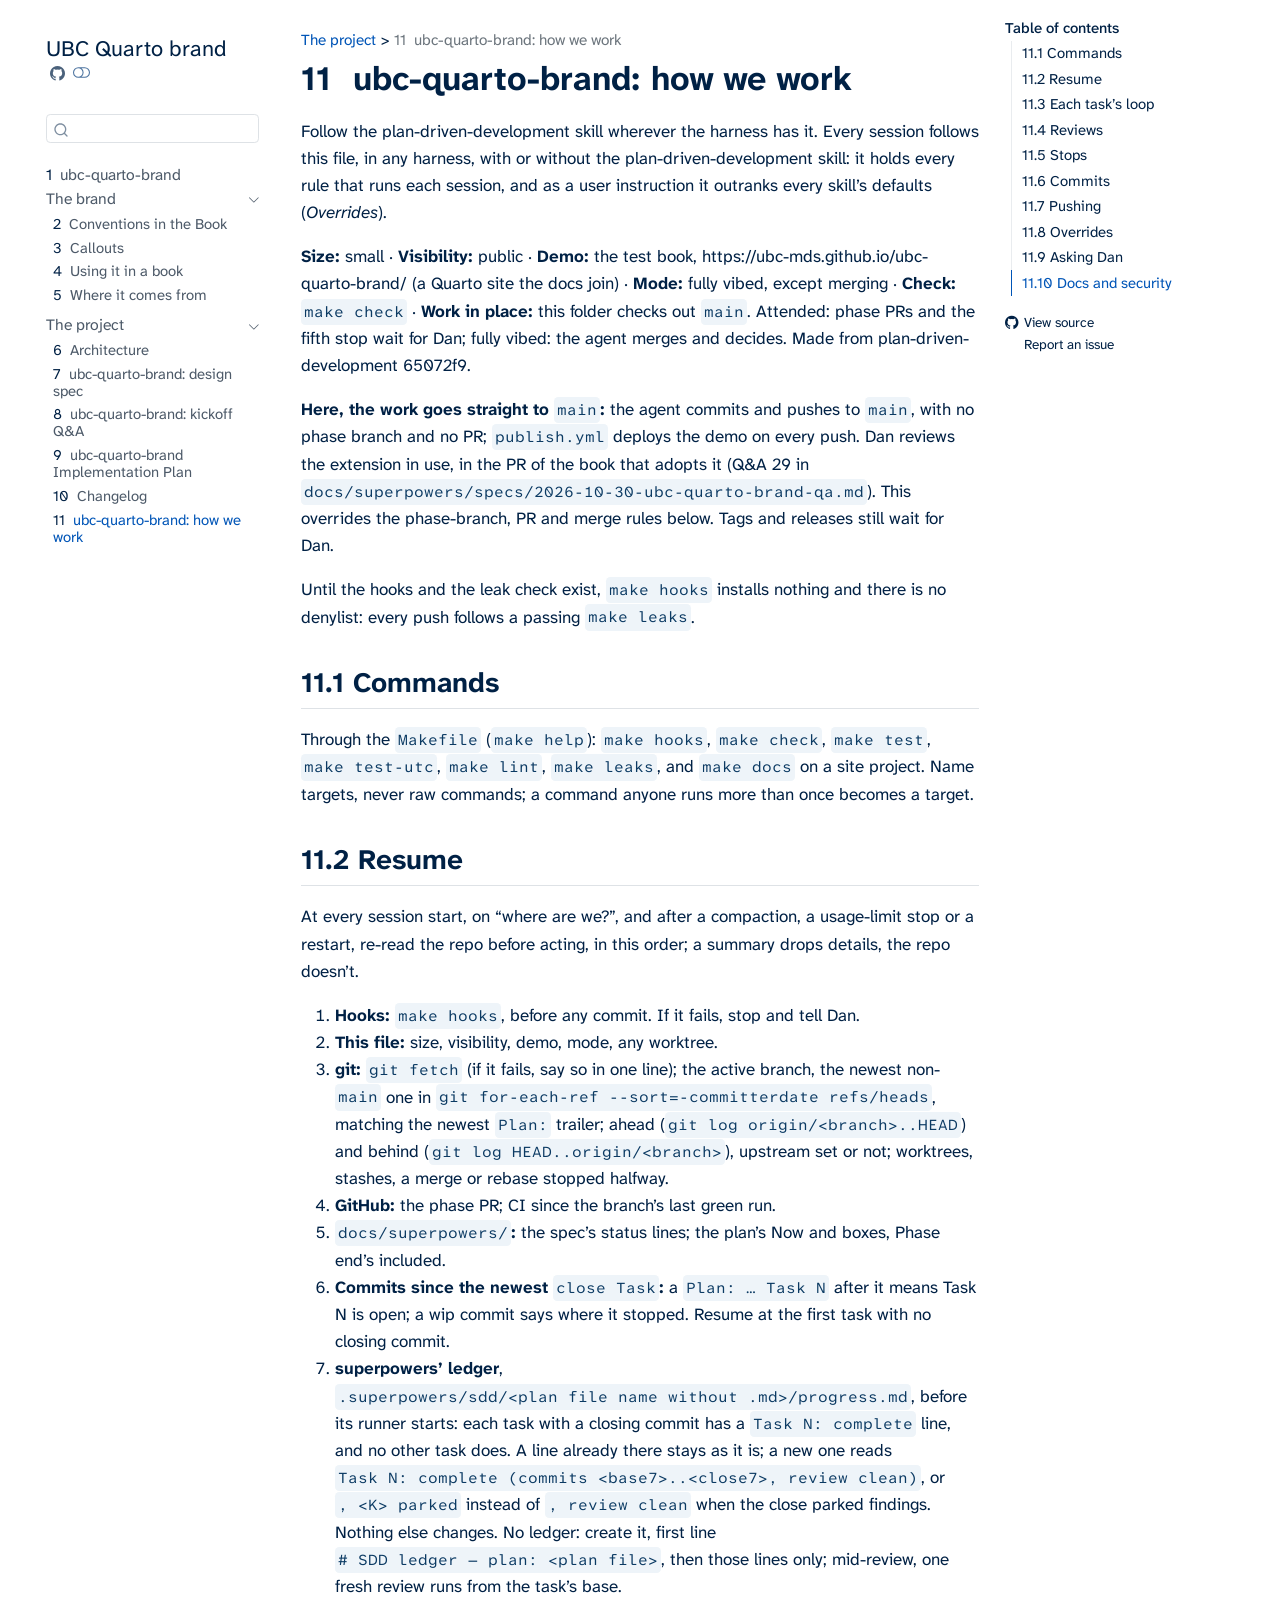
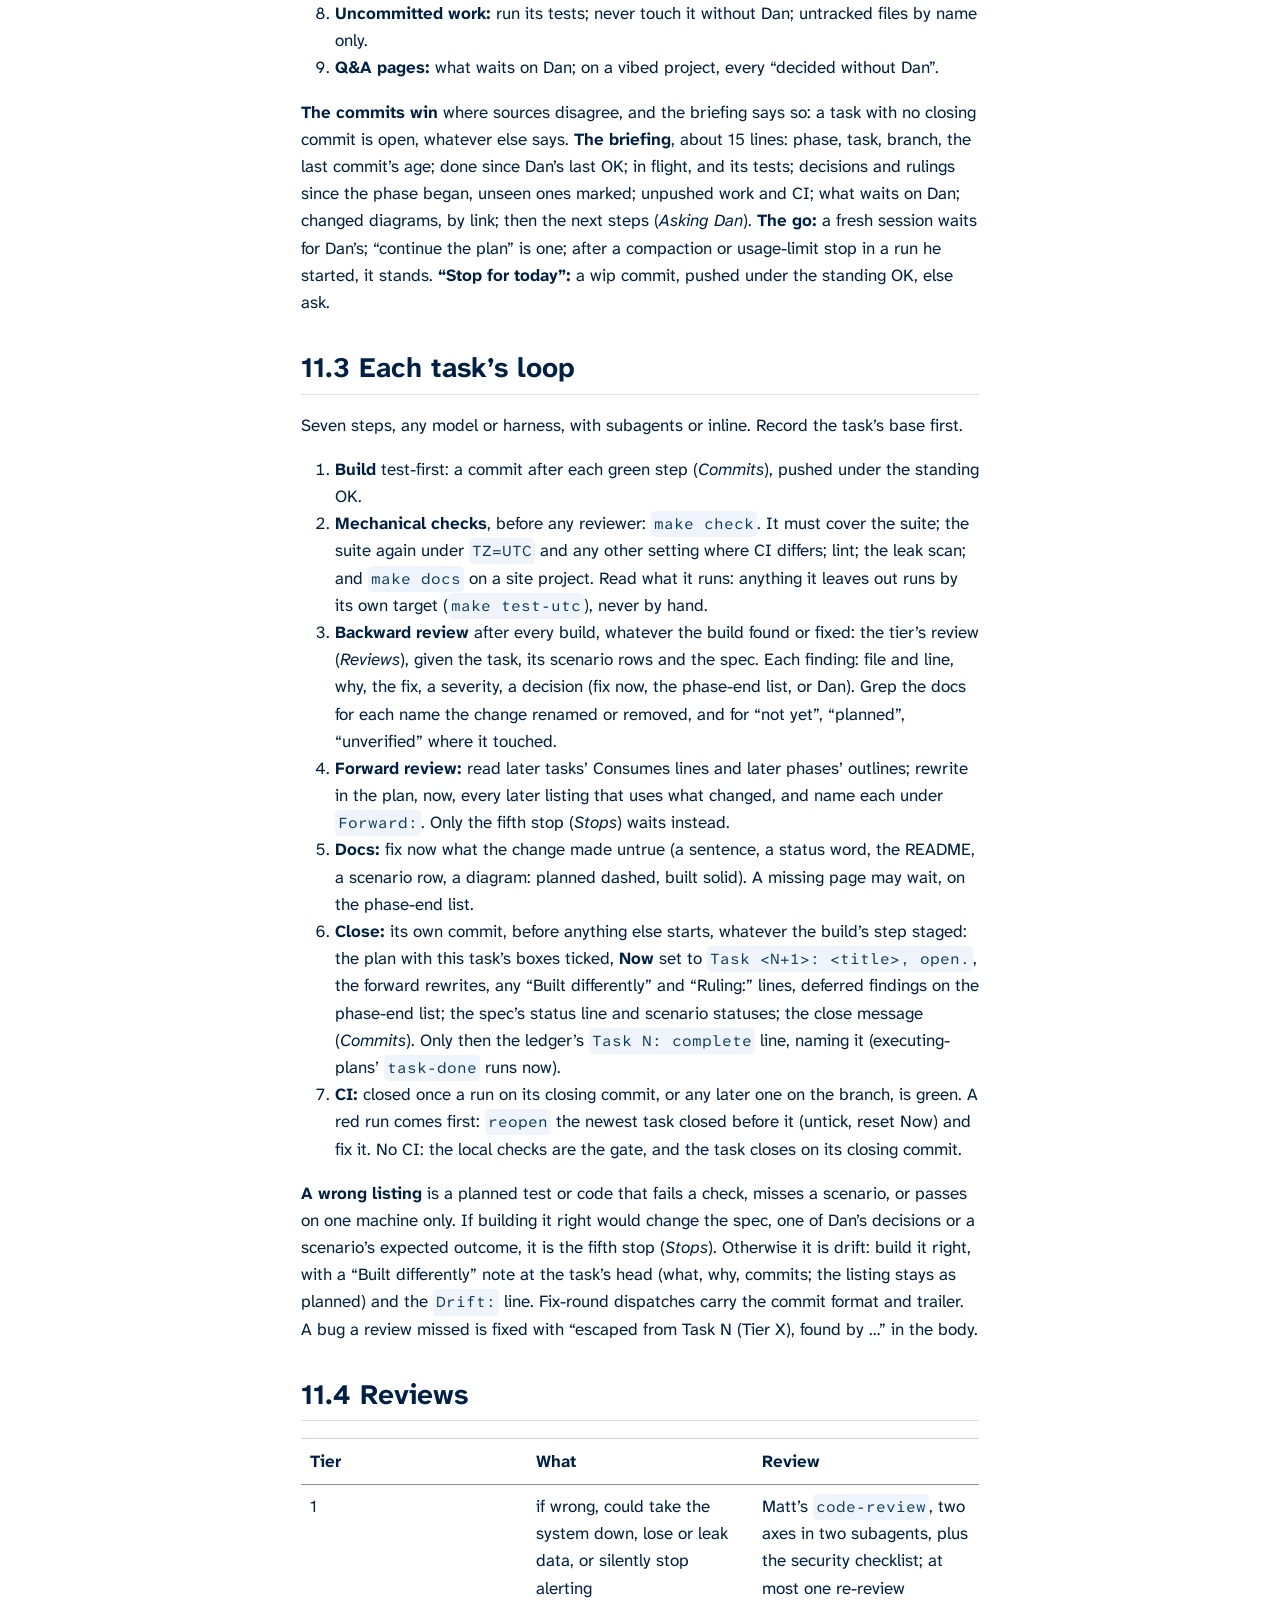
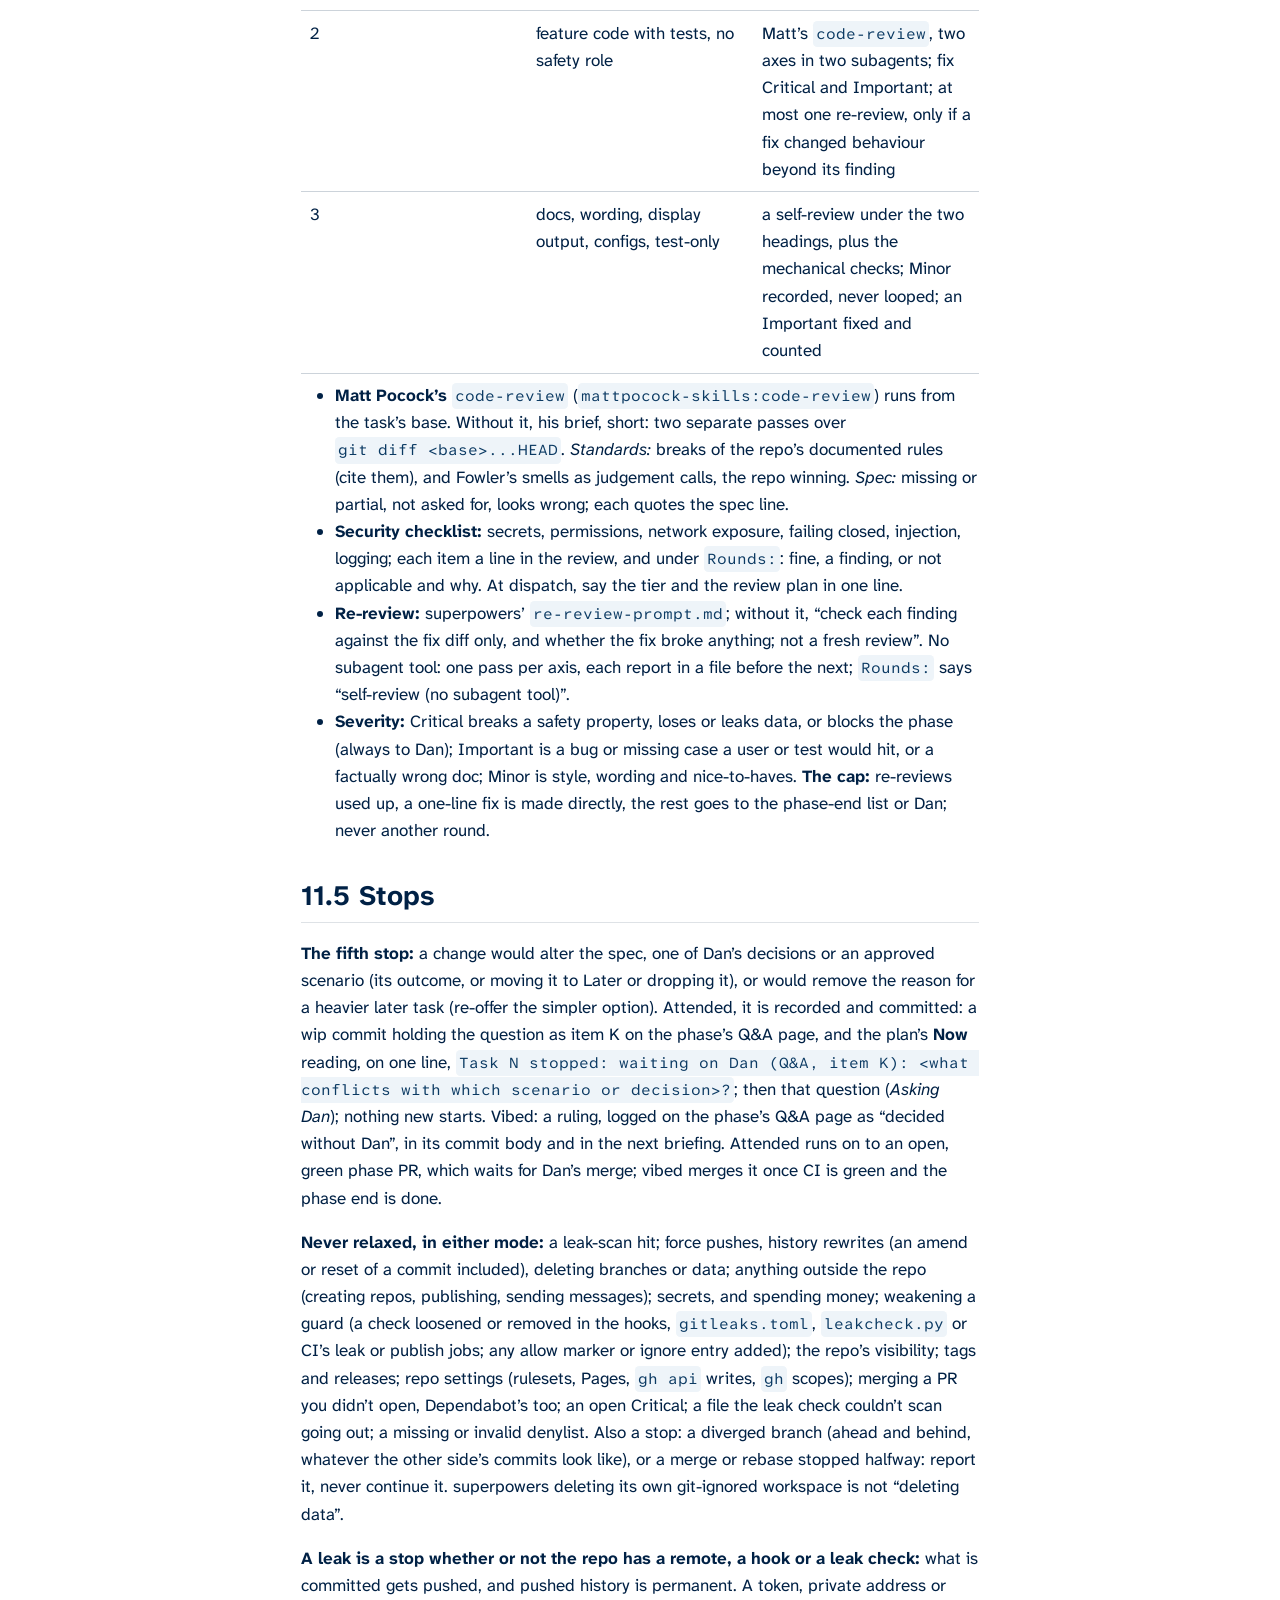
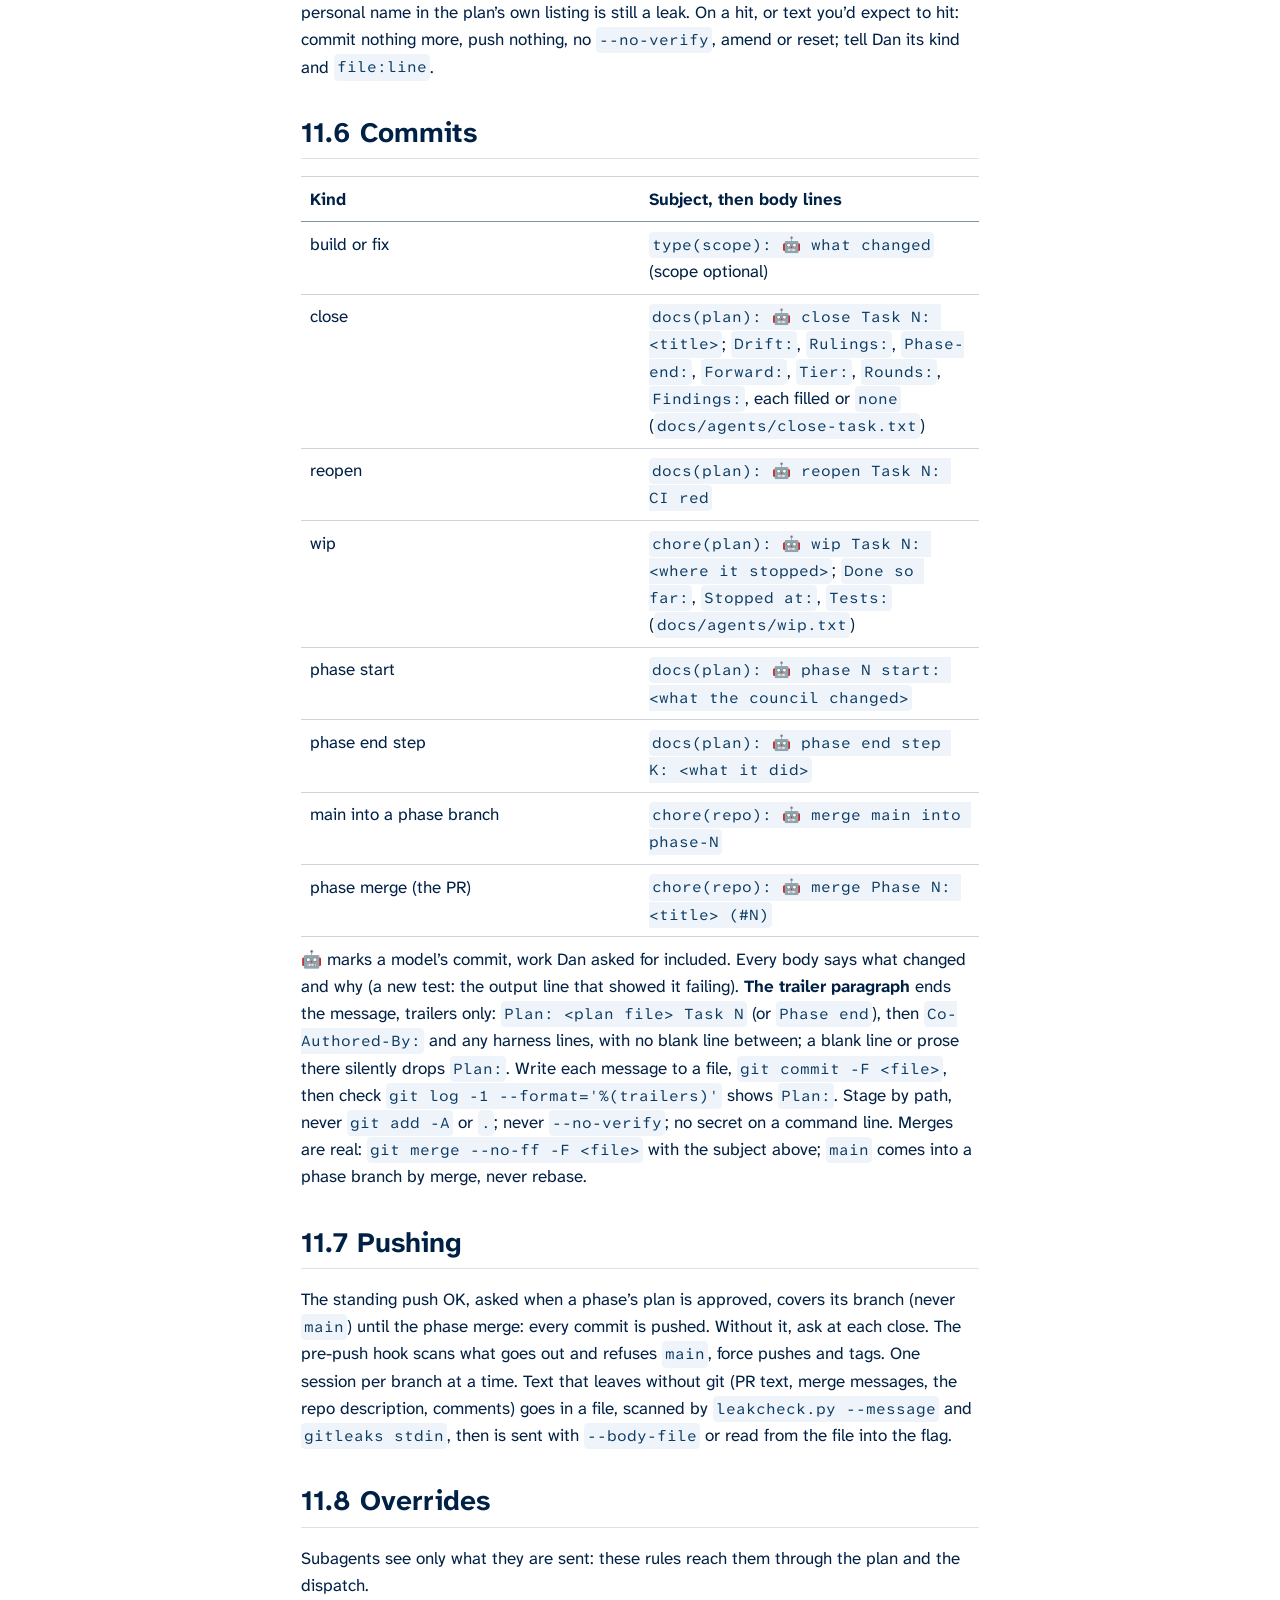
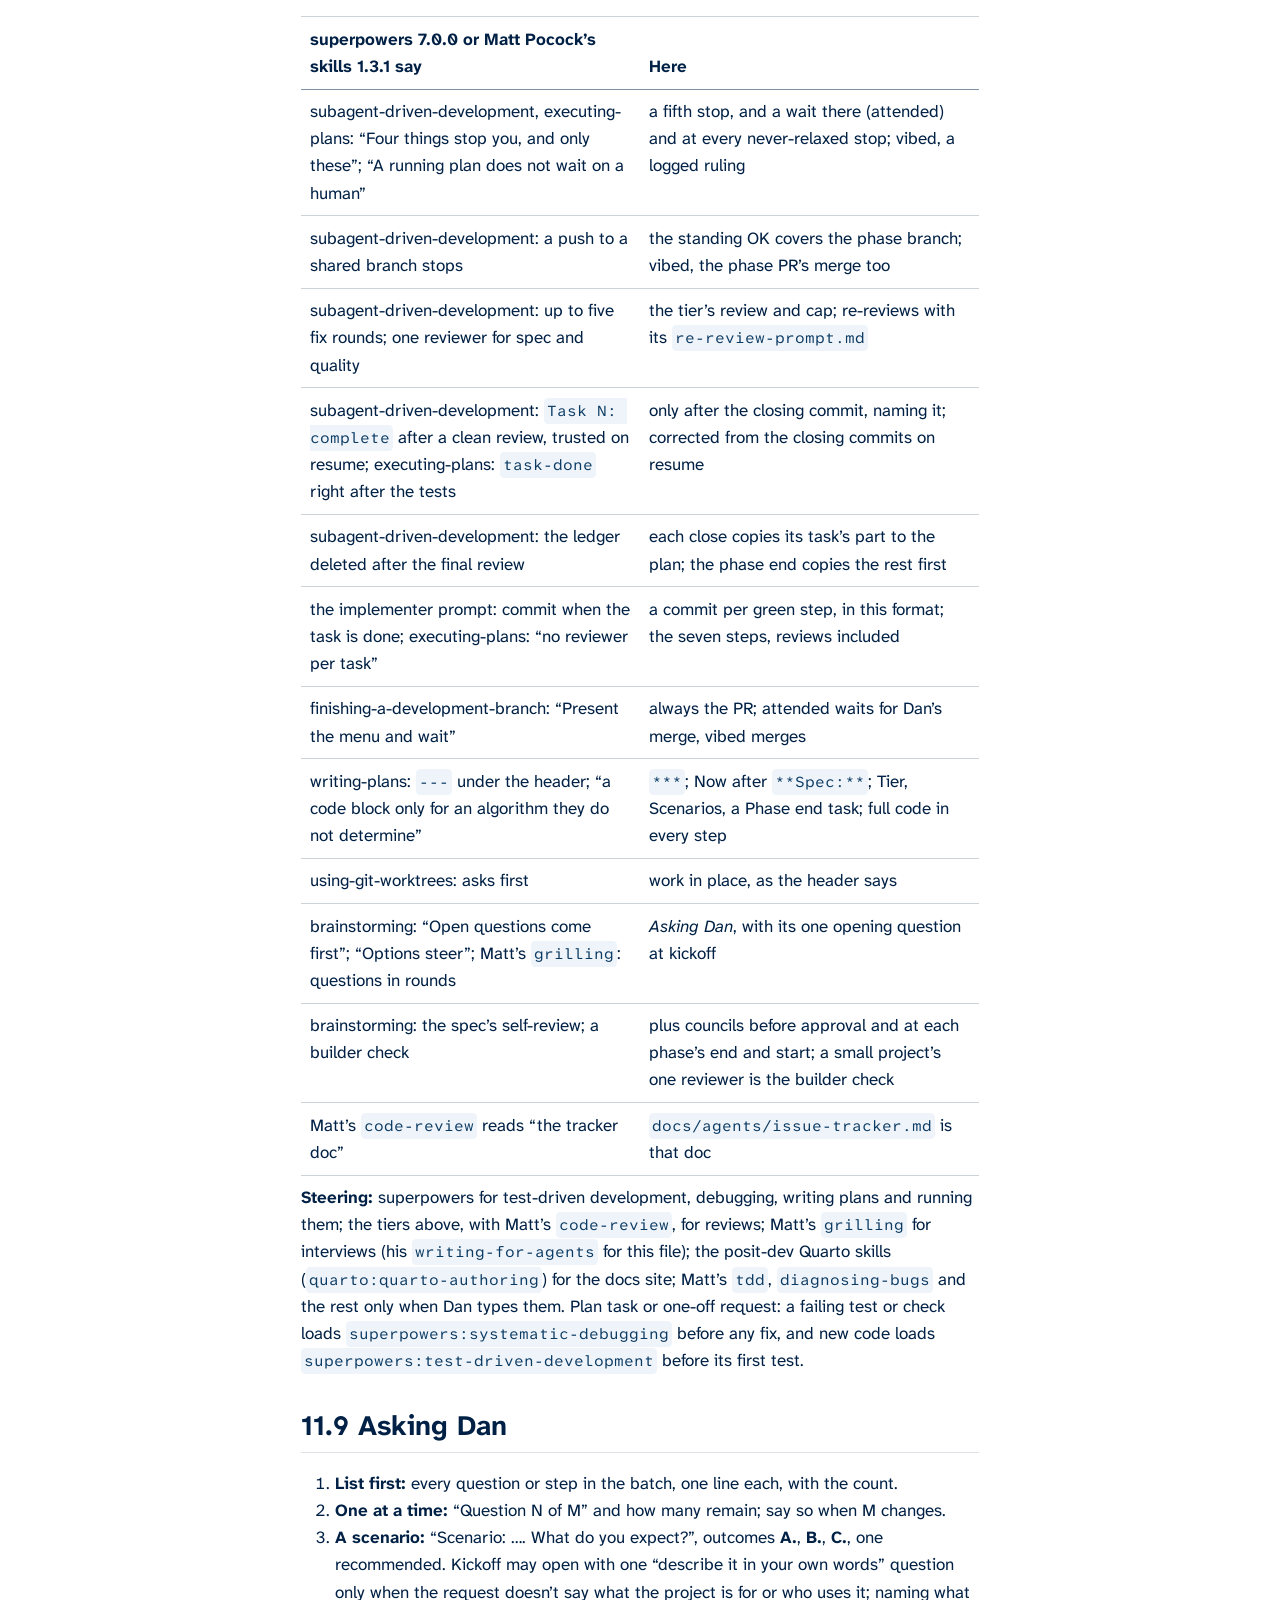
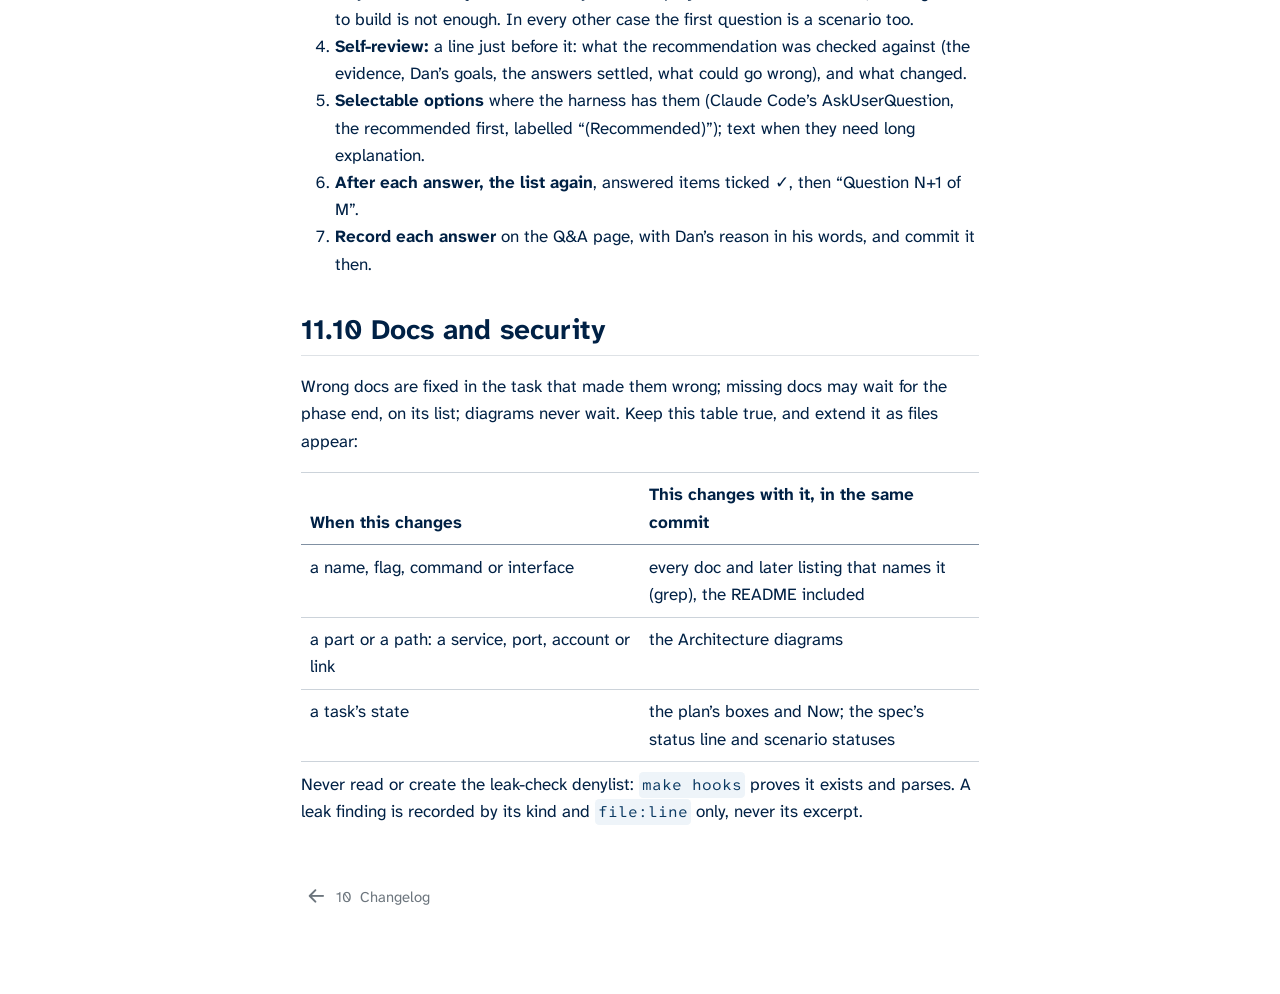
==== commit 43bbb06b: "Deploying to gh-pages from @ UBC-MDS/ubc-quarto-brand@be263d63baf9ee998ef56198c6a028b2dcf66e5a 🚀" ====
--- a/AGENTS.html
+++ b/AGENTS.html
@@ -2,7 +2,7 @@
 <html xmlns="http://www.w3.org/1999/xhtml" lang="en" xml:lang="en"><head>
 
 <meta charset="utf-8">
-<meta name="generator" content="quarto-1.11.6">
+<meta name="generator" content="quarto-1.10.20">
 
 <meta name="viewport" content="width=device-width, initial-scale=1.0, user-scalable=yes">
 
@@ -39,19 +39,18 @@
 <link href="./CHANGELOG.html" rel="prev">
 <script src="site_libs/quarto-html/quarto.js" type="module"></script>
 <script src="site_libs/quarto-html/tabsets/tabsets.js" type="module"></script>
-<script src="site_libs/quarto-html/scrollable-regions/scrollable-regions.js" type="module"></script>
 <script src="site_libs/quarto-html/popper.min.js"></script>
 <script src="site_libs/quarto-html/tippy.umd.min.js"></script>
 <script src="site_libs/quarto-html/anchor.min.js"></script>
 <link href="site_libs/quarto-html/tippy.css" rel="stylesheet">
-<link href="site_libs/quarto-html/quarto-syntax-highlighting-2ea1a707718cc9f3905c58b26d130924.css" rel="stylesheet" class="quarto-color-scheme" id="quarto-text-highlighting-styles">
-<link href="site_libs/quarto-html/quarto-syntax-highlighting-dark-afc06898b8261c65da9068aaeb0c694d.css" rel="stylesheet" class="quarto-color-scheme quarto-color-alternate" id="quarto-text-highlighting-styles">
-<link href="site_libs/quarto-html/quarto-syntax-highlighting-2ea1a707718cc9f3905c58b26d130924.css" rel="stylesheet" class="quarto-color-scheme-extra" id="quarto-text-highlighting-styles">
+<link href="site_libs/quarto-html/quarto-syntax-highlighting-f889043e3c54bf7efdfb7d1d9535202f.css" rel="stylesheet" class="quarto-color-scheme" id="quarto-text-highlighting-styles">
+<link href="site_libs/quarto-html/quarto-syntax-highlighting-dark-23639e6fe4e7578a8cfaaf12ed2607d8.css" rel="stylesheet" class="quarto-color-scheme quarto-color-alternate" id="quarto-text-highlighting-styles">
+<link href="site_libs/quarto-html/quarto-syntax-highlighting-f889043e3c54bf7efdfb7d1d9535202f.css" rel="stylesheet" class="quarto-color-scheme-extra" id="quarto-text-highlighting-styles">
 <script src="site_libs/bootstrap/bootstrap.min.js"></script>
 <link href="site_libs/bootstrap/bootstrap-icons.css" rel="stylesheet">
-<link href="site_libs/bootstrap/bootstrap-d52c8108a4a6e6ccce717efb9d809212.min.css" rel="stylesheet" append-hash="true" class="quarto-color-scheme" id="quarto-bootstrap" data-mode="light">
-<link href="site_libs/bootstrap/bootstrap-dark-03a57c0fa258053677a0fe62ed1c4802.min.css" rel="stylesheet" append-hash="true" class="quarto-color-scheme quarto-color-alternate" id="quarto-bootstrap" data-mode="dark">
-<link href="site_libs/bootstrap/bootstrap-d52c8108a4a6e6ccce717efb9d809212.min.css" rel="stylesheet" append-hash="true" class="quarto-color-scheme-extra" id="quarto-bootstrap" data-mode="light">
+<link href="site_libs/bootstrap/bootstrap-81bf03a3967731642e7eb284a8c09976.min.css" rel="stylesheet" append-hash="true" class="quarto-color-scheme" id="quarto-bootstrap" data-mode="light">
+<link href="site_libs/bootstrap/bootstrap-dark-c42c1422013b57fbf50f92504afcb421.min.css" rel="stylesheet" append-hash="true" class="quarto-color-scheme quarto-color-alternate" id="quarto-bootstrap" data-mode="dark">
+<link href="site_libs/bootstrap/bootstrap-81bf03a3967731642e7eb284a8c09976.min.css" rel="stylesheet" append-hash="true" class="quarto-color-scheme-extra" id="quarto-bootstrap" data-mode="light">
 <script src="site_libs/quarto-contrib/quizdown-1.3.2/quizdown.js"></script>
 <script src="site_libs/quarto-contrib/quizdown-1.3.2/quizdownKatex.js"></script>
 <script src="site_libs/quarto-contrib/quizdown-1.3.2/quizdownHighlight.js"></script>
@@ -85,6 +84,20 @@
   }
 }</script>
 <style>
+div.callout-relevance-project.callout {
+  border-left-color: #0077C8;
+}
+div.callout-relevance-project.callout-style-default .callout-header {
+  background-color: rgba(0, 119, 200, 0.13);
+}
+div.callout-relevance-project .callout-toggle::before {  background-image: url('data:image/svg+xml,<svg xmlns="http://www.w3.org/2000/svg" width="16" height="16" fill="rgb(33, 37, 41)" class="bi bi-chevron-down" viewBox="0 0 16 16"><path fill-rule="evenodd" d="M1.646 4.646a.5.5 0 0 1 .708 0L8 10.293l5.646-5.647a.5.5 0 0 1 .708.708l-6 6a.5.5 0 0 1-.708 0l-6-6a.5.5 0 0 1 0-.708z"/></svg>');}
+div.callout-relevance-project.callout-style-default .callout-icon::before, div.callout-relevance-project.callout-titled .callout-icon::before {
+  font-family: 'Font Awesome 7 Free';
+  font-weight: 900;
+  font-style: normal;
+  content: '\f542' !important;
+  background-image: none;
+}
 div.callout-exercise.callout {
   border-left-color: #1C5F2E;
 }
@@ -127,26 +140,12 @@
   content: '\e53d' !important;
   background-image: none;
 }
-div.callout-relevance-project.callout {
-  border-left-color: #0077C8;
-}
-div.callout-relevance-project.callout-style-default .callout-header {
-  background-color: rgba(0, 119, 200, 0.13);
-}
-div.callout-relevance-project .callout-toggle::before {  background-image: url('data:image/svg+xml,<svg xmlns="http://www.w3.org/2000/svg" width="16" height="16" fill="rgb(33, 37, 41)" class="bi bi-chevron-down" viewBox="0 0 16 16"><path fill-rule="evenodd" d="M1.646 4.646a.5.5 0 0 1 .708 0L8 10.293l5.646-5.647a.5.5 0 0 1 .708.708l-6 6a.5.5 0 0 1-.708 0l-6-6a.5.5 0 0 1 0-.708z"/></svg>');}
-div.callout-relevance-project.callout-style-default .callout-icon::before, div.callout-relevance-project.callout-titled .callout-icon::before {
-  font-family: 'Font Awesome 7 Free';
-  font-weight: 900;
-  font-style: normal;
-  content: '\f542' !important;
-  background-image: none;
-}
 </style>
 
 
 </head>
 
-<body class="nav-sidebar floating quarto-light"><a id="quarto-skip-link" class="visually-hidden-focusable" href="#quarto-document-content">Skip to main content</a><script id="quarto-html-before-body" type="application/javascript">
+<body class="nav-sidebar floating quarto-light"><script id="quarto-html-before-body" type="application/javascript">
     const toggleBodyColorMode = (bsSheetEl) => {
       const mode = bsSheetEl.getAttribute("data-mode");
       const bodyEl = window.document.querySelector("body");
@@ -169,7 +168,6 @@
       for (let i=0; i < toggles.length; i++) {
         const toggle = toggles[i];
         if (toggle) {
-          toggle.setAttribute("aria-checked", alternate ? "true" : "false");
           if (alternate) {
             toggle.classList.add("alternate");
           } else {
@@ -199,19 +197,13 @@
       manageTransitions('#quarto-margin-sidebar .nav-link', true);
       // Switch the toggles
       setColorSchemeToggle(alternate)
-    }
-    // Hack to workaround the fact that safari doesn't
-    // properly recolor the scrollbar when toggling (#1455).
-    // Not run on load: stylesheets are set before first paint there, and
-    // scrolling would undo the scroll to a URL fragment (#14973).
-    // The one pixel nudge keeps the reader where they were.
-    const refreshSafariScrollbar = () => {
+      // Hack to workaround the fact that safari doesn't
+      // properly recolor the scrollbar when toggling (#1455)
       if (navigator.userAgent.indexOf('Safari') > 0 && navigator.userAgent.indexOf('Chrome') == -1) {
         manageTransitions("body", false);
-        const scrollY = window.scrollY;
-        window.scrollTo(0, scrollY > 0 ? scrollY - 1 : 1);
+        window.scrollTo(0, 1);
         setTimeout(() => {
-          window.scrollTo(0, scrollY);
+          window.scrollTo(0, 0);
           manageTransitions("body", true);
         }, 40);
       }
@@ -305,7 +297,6 @@
       // Read the current dark / light value
       let toAlternate = !hasAlternateSentinel();
       toggleColorMode(toAlternate);
-      refreshSafariScrollbar();
       setStyleSentinel(toAlternate);
       toggleGiscusIfUsed(toAlternate, darkModeDefault);
       window.dispatchEvent(new Event('resize'));
@@ -320,13 +311,13 @@
 
 <div id="quarto-search-results"></div>
   <header id="quarto-header" class="headroom fixed-top">
-  <nav class="quarto-secondary-nav" aria-label="Toolbar">
+  <nav class="quarto-secondary-nav">
     <div class="container-fluid d-flex">
       <button type="button" class="quarto-btn-toggle btn" data-bs-toggle="collapse" role="button" data-bs-target=".quarto-sidebar-collapse-item" aria-controls="quarto-sidebar" aria-expanded="false" aria-label="Toggle sidebar navigation" onclick="if (window.quartoToggleHeadroom) { window.quartoToggleHeadroom(); }">
         <i class="bi bi-layout-text-sidebar-reverse"></i>
       </button>
-        <nav class="quarto-page-breadcrumbs" aria-label="Breadcrumbs"><ol class="breadcrumb"><li class="breadcrumb-item"><a href="./docs/architecture.html">The project</a></li><li class="breadcrumb-item"><a href="./AGENTS.html"><span class="chapter-number">11</span>&nbsp; <span class="chapter-title">ubc-quarto-brand: how we work</span></a></li></ol></nav>
-        <a class="flex-grow-1" data-bs-toggle="collapse" data-bs-target=".quarto-sidebar-collapse-item" onclick="if (window.quartoToggleHeadroom) { window.quartoToggleHeadroom(); }">      
+        <nav class="quarto-page-breadcrumbs" aria-label="breadcrumb"><ol class="breadcrumb"><li class="breadcrumb-item"><a href="./docs/architecture.html">The project</a></li><li class="breadcrumb-item"><a href="./AGENTS.html"><span class="chapter-number">11</span>&nbsp; <span class="chapter-title">ubc-quarto-brand: how we work</span></a></li></ol></nav>
+        <a class="flex-grow-1" role="navigation" data-bs-toggle="collapse" data-bs-target=".quarto-sidebar-collapse-item" aria-controls="quarto-sidebar" aria-expanded="false" aria-label="Toggle sidebar navigation" onclick="if (window.quartoToggleHeadroom) { window.quartoToggleHeadroom(); }">      
         </a>
       <button type="button" class="btn quarto-search-button" aria-label="Search" onclick="window.quartoOpenSearch();">
         <i class="bi bi-search"></i>
@@ -337,13 +328,13 @@
 <!-- content -->
 <div id="quarto-content" class="quarto-container page-columns page-rows-contents page-layout-article">
 <!-- sidebar -->
-  <nav id="quarto-sidebar" class="sidebar collapse collapse-horizontal quarto-sidebar-collapse-item sidebar-navigation floating overflow-auto" aria-label="Site">
+  <nav id="quarto-sidebar" class="sidebar collapse collapse-horizontal quarto-sidebar-collapse-item sidebar-navigation floating overflow-auto">
     <div class="pt-lg-2 mt-2 text-left sidebar-header">
     <div class="sidebar-title mb-0 py-0">
       <a href="./">UBC Quarto brand</a> 
         <div class="sidebar-tools-main">
     <a href="https://github.com/UBC-MDS/ubc-quarto-brand" title="Source Code" class="quarto-navigation-tool px-1" aria-label="Source Code"><i class="bi bi-github"></i></a>
-  <button type="button" role="switch" aria-checked="false" class="quarto-color-scheme-toggle quarto-navigation-tool  px-1" onclick="window.quartoToggleColorScheme(); return false;" title="Toggle dark mode" aria-label="Toggle dark mode"><i class="bi"></i></button>
+  <a href="" class="quarto-color-scheme-toggle quarto-navigation-tool  px-1" onclick="window.quartoToggleColorScheme(); return false;" title="Toggle dark mode"><i class="bi"></i></a>
 </div>
     </div>
       </div>
@@ -362,10 +353,13 @@
 </li>
         <li class="sidebar-item sidebar-item-section">
       <div class="sidebar-item-container"> 
-            <button type="button" class="sidebar-item-text sidebar-item-toggle sidebar-link text-start" data-bs-toggle="collapse" data-bs-target="#quarto-sidebar-section-1" aria-controls="quarto-sidebar-section-1" aria-expanded="true">
- <span class="menu-text" id="quarto-sidebar-section-1-label">The brand</span><i class="bi bi-chevron-right" aria-hidden="true"></i></button>
+            <a class="sidebar-item-text sidebar-link text-start" data-bs-toggle="collapse" data-bs-target="#quarto-sidebar-section-1" role="navigation" aria-expanded="true">
+ <span class="menu-text">The brand</span></a>
+          <a class="sidebar-item-toggle text-start" data-bs-toggle="collapse" data-bs-target="#quarto-sidebar-section-1" role="navigation" aria-expanded="true" aria-label="Toggle section">
+            <i class="bi bi-chevron-right ms-2"></i>
+          </a> 
       </div>
-      <ul id="quarto-sidebar-section-1" aria-labelledby="quarto-sidebar-section-1-label" class="collapse list-unstyled sidebar-section depth1 show">  
+      <ul id="quarto-sidebar-section-1" class="collapse list-unstyled sidebar-section depth1 show">  
           <li class="sidebar-item">
   <div class="sidebar-item-container"> 
   <a href="./chapters/book-conventions.html" class="sidebar-item-text sidebar-link">
@@ -394,10 +388,13 @@
   </li>
         <li class="sidebar-item sidebar-item-section">
       <div class="sidebar-item-container"> 
-            <button type="button" class="sidebar-item-text sidebar-item-toggle sidebar-link text-start" data-bs-toggle="collapse" data-bs-target="#quarto-sidebar-section-2" aria-controls="quarto-sidebar-section-2" aria-expanded="true">
- <span class="menu-text" id="quarto-sidebar-section-2-label">The project</span><i class="bi bi-chevron-right" aria-hidden="true"></i></button>
+            <a class="sidebar-item-text sidebar-link text-start" data-bs-toggle="collapse" data-bs-target="#quarto-sidebar-section-2" role="navigation" aria-expanded="true">
+ <span class="menu-text">The project</span></a>
+          <a class="sidebar-item-toggle text-start" data-bs-toggle="collapse" data-bs-target="#quarto-sidebar-section-2" role="navigation" aria-expanded="true" aria-label="Toggle section">
+            <i class="bi bi-chevron-right ms-2"></i>
+          </a> 
       </div>
-      <ul id="quarto-sidebar-section-2" aria-labelledby="quarto-sidebar-section-2-label" class="collapse list-unstyled sidebar-section depth1 show">  
+      <ul id="quarto-sidebar-section-2" class="collapse list-unstyled sidebar-section depth1 show">  
           <li class="sidebar-item">
   <div class="sidebar-item-container"> 
   <a href="./docs/architecture.html" class="sidebar-item-text sidebar-link">
@@ -442,7 +439,7 @@
 <div id="quarto-sidebar-glass" class="quarto-sidebar-collapse-item" data-bs-toggle="collapse" data-bs-target=".quarto-sidebar-collapse-item"></div>
 <!-- margin-sidebar -->
     <div id="quarto-margin-sidebar" class="sidebar margin-sidebar">
-        <nav id="TOC" role="doc-toc" aria-labelledby="toc-title" class="toc-active">
+        <nav id="TOC" role="doc-toc" class="toc-active">
     <h2 id="toc-title">Table of contents</h2>
    
   <ul>
@@ -460,10 +457,10 @@
 <div class="toc-actions"><ul><li><a href="https://github.com/UBC-MDS/ubc-quarto-brand/blob/main/AGENTS.md" class="toc-action"><i class="bi bi-github"></i>View source</a></li><li><a href="https://github.com/UBC-MDS/ubc-quarto-brand/issues/new" class="toc-action"><i class="bi empty"></i>Report an issue</a></li></ul></div></nav>
     </div>
 <!-- main -->
-<main class="content" id="quarto-document-content" tabindex="-1">
-
-
-<header id="title-block-header" class="quarto-title-block default"><nav class="quarto-page-breadcrumbs quarto-title-breadcrumbs d-none d-lg-block" aria-label="Breadcrumbs"><ol class="breadcrumb"><li class="breadcrumb-item"><a href="./docs/architecture.html">The project</a></li><li class="breadcrumb-item"><a href="./AGENTS.html"><span class="chapter-number">11</span>&nbsp; <span class="chapter-title">ubc-quarto-brand: how we work</span></a></li></ol></nav>
+<main class="content" id="quarto-document-content">
+
+
+<header id="title-block-header" class="quarto-title-block default"><nav class="quarto-page-breadcrumbs quarto-title-breadcrumbs d-none d-lg-block" aria-label="breadcrumb"><ol class="breadcrumb"><li class="breadcrumb-item"><a href="./docs/architecture.html">The project</a></li><li class="breadcrumb-item"><a href="./AGENTS.html"><span class="chapter-number">11</span>&nbsp; <span class="chapter-title">ubc-quarto-brand: how we work</span></a></li></ol></nav>
 <div class="quarto-title">
 <h1 class="title"><span class="chapter-number">11</span>&nbsp; <span class="chapter-title">ubc-quarto-brand: how we work</span></h1>
 </div>
@@ -1002,50 +999,15 @@
   window.document.addEventListener("DOMContentLoaded", function (event) {
     // Ensure there is a toggle, if there isn't float one in the top right
     if (window.document.querySelector('.quarto-color-scheme-toggle') === null) {
-      const toggle = window.document.createElement('button');
-      toggle.type = "button";
-      toggle.setAttribute("role", "switch");
-      toggle.setAttribute("aria-checked", "false");
-      toggle.classList.add('top-right');
-      toggle.classList.add('quarto-color-scheme-toggle');
-      toggle.setAttribute("aria-label", "Toggle dark mode");
-      toggle.onclick = function() { try { window.quartoToggleColorScheme(); } catch {} return false; };
+      const a = window.document.createElement('a');
+      a.classList.add('top-right');
+      a.classList.add('quarto-color-scheme-toggle');
+      a.href = "";
+      a.onclick = function() { try { window.quartoToggleColorScheme(); } catch {} return false; };
       const i = window.document.createElement("i");
       i.classList.add('bi');
-      toggle.appendChild(i);
-      // Put the toggle in a landmark of its own, so that landmark navigation
-      // can reach it.
-      //
-      // The container is always a fresh direct child of body, and the toggle is
-      // never moved into page furniture that the theme or the author controls.
-      // The toggle is positioned against the page, so any ancestor that
-      // establishes a containing block captures it: a positioned element or a
-      // grid for position: absolute, and transform, filter, will-change or
-      // contain for position: fixed. A direct child of body has none of these
-      // to inherit, and the shift when one appears is silent and visual.
-      //
-      // ARIA says a document should have at most one banner, and axe reports a
-      // duplicate whether or not the banners carry distinct labels. So use a
-      // header when the page has no banner yet, and a named region otherwise.
-      //
-      // A header is a banner wherever it sits, unless it is inside sectioning
-      // content, so this cannot just look at the children of body: a custom
-      // page layout wraps the title block header in a plain div. An explicit
-      // role="banner" always counts.
-      const sectioning = 'article, aside, main, nav, section, [role="article"], [role="complementary"], [role="main"], [role="navigation"], [role="region"]';
-      const hasBanner = Array.from(
-        window.document.querySelectorAll('header:not([role]), [role="banner"]')
-      ).some(function(el) {
-        return el.hasAttribute("role") || el.closest(sectioning) === null;
-      });
-      const container = window.document.createElement(hasBanner ? "div" : "header");
-      if (hasBanner) {
-        container.setAttribute("role", "region");
-        container.setAttribute("aria-label", "Toggle dark mode");
-      }
-      container.classList.add('quarto-color-scheme-toggle-container');
-      container.appendChild(toggle);
-      window.document.body.appendChild(container);
+      a.appendChild(i);
+      window.document.body.appendChild(a);
     }
     setColorSchemeToggle(hasAlternateSentinel())
     const icon = "";
@@ -1446,10 +1408,7 @@
     }
   });
   </script>
-  <script type="application/javascript">
-  window.quartoScrollableRegionsLabels = {"code":"Scrollable code","output":"Scrollable output"};
-  </script>
-<nav class="page-navigation" aria-label="Page">
+<nav class="page-navigation">
   <div class="nav-page nav-page-previous">
       <a href="./CHANGELOG.html" class="pagination-link" aria-label="Changelog">
         <i class="bi bi-arrow-left-short"></i> <span class="nav-page-text"><span class="chapter-number">10</span>&nbsp; <span class="chapter-title">Changelog</span></span>
--- a/site_libs/quarto-html/quarto-syntax-highlighting-f889043e3c54bf7efdfb7d1d9535202f.css
+++ b/site_libs/quarto-html/quarto-syntax-highlighting-f889043e3c54bf7efdfb7d1d9535202f.css
@@ -0,0 +1,236 @@
+/* quarto syntax highlight colors */
+:root {
+  --quarto-hl-ot-color: #003B4F;
+  --quarto-hl-at-color: #657422;
+  --quarto-hl-ss-color: #20794D;
+  --quarto-hl-an-color: #5E5E5E;
+  --quarto-hl-fu-color: #4758AB;
+  --quarto-hl-st-color: #20794D;
+  --quarto-hl-cf-color: #003B4F;
+  --quarto-hl-op-color: #5E5E5E;
+  --quarto-hl-er-color: #AD0000;
+  --quarto-hl-bn-color: #AD0000;
+  --quarto-hl-al-color: #AD0000;
+  --quarto-hl-va-color: #111111;
+  --quarto-hl-bu-color: inherit;
+  --quarto-hl-ex-color: inherit;
+  --quarto-hl-pp-color: #AD0000;
+  --quarto-hl-in-color: #5E5E5E;
+  --quarto-hl-vs-color: #20794D;
+  --quarto-hl-wa-color: #5E5E5E;
+  --quarto-hl-do-color: #5E5E5E;
+  --quarto-hl-im-color: #00769E;
+  --quarto-hl-ch-color: #20794D;
+  --quarto-hl-dt-color: #AD0000;
+  --quarto-hl-fl-color: #AD0000;
+  --quarto-hl-co-color: #5E5E5E;
+  --quarto-hl-cv-color: #5E5E5E;
+  --quarto-hl-cn-color: #8f5902;
+  --quarto-hl-sc-color: #5E5E5E;
+  --quarto-hl-dv-color: #AD0000;
+  --quarto-hl-kw-color: #003B4F;
+}
+
+/* other quarto variables */
+:root {
+  --quarto-font-monospace: "Atkinson Hyperlegible Mono", ui-monospace, SFMono-Regular, Menlo, Consolas, monospace;
+}
+
+/* syntax highlight based on Pandoc's rules */
+pre > code.sourceCode > span {
+  color: #003B4F;
+}
+
+code.sourceCode > span {
+  color: #003B4F;
+}
+
+div.sourceCode,
+div.sourceCode pre.sourceCode {
+  color: #003B4F;
+}
+
+/* Normal */
+code span {
+  color: #003B4F;
+}
+
+/* Alert */
+code span.al {
+  color: #AD0000;
+  font-style: inherit;
+}
+
+/* Annotation */
+code span.an {
+  color: #5E5E5E;
+  font-style: inherit;
+}
+
+/* Attribute */
+code span.at {
+  color: #657422;
+  font-style: inherit;
+}
+
+/* BaseN */
+code span.bn {
+  color: #AD0000;
+  font-style: inherit;
+}
+
+/* BuiltIn */
+code span.bu {
+  font-style: inherit;
+}
+
+/* ControlFlow */
+code span.cf {
+  color: #003B4F;
+  font-weight: bold;
+  font-style: inherit;
+}
+
+/* Char */
+code span.ch {
+  color: #20794D;
+  font-style: inherit;
+}
+
+/* Constant */
+code span.cn {
+  color: #8f5902;
+  font-style: inherit;
+}
+
+/* Comment */
+code span.co {
+  color: #5E5E5E;
+  font-style: inherit;
+}
+
+/* CommentVar */
+code span.cv {
+  color: #5E5E5E;
+  font-style: italic;
+}
+
+/* Documentation */
+code span.do {
+  color: #5E5E5E;
+  font-style: italic;
+}
+
+/* DataType */
+code span.dt {
+  color: #AD0000;
+  font-style: inherit;
+}
+
+/* DecVal */
+code span.dv {
+  color: #AD0000;
+  font-style: inherit;
+}
+
+/* Error */
+code span.er {
+  color: #AD0000;
+  font-style: inherit;
+}
+
+/* Extension */
+code span.ex {
+  font-style: inherit;
+}
+
+/* Float */
+code span.fl {
+  color: #AD0000;
+  font-style: inherit;
+}
+
+/* Function */
+code span.fu {
+  color: #4758AB;
+  font-style: inherit;
+}
+
+/* Import */
+code span.im {
+  color: #00769E;
+  font-style: inherit;
+}
+
+/* Information */
+code span.in {
+  color: #5E5E5E;
+  font-style: inherit;
+}
+
+/* Keyword */
+code span.kw {
+  color: #003B4F;
+  font-weight: bold;
+  font-style: inherit;
+}
+
+/* Operator */
+code span.op {
+  color: #5E5E5E;
+  font-style: inherit;
+}
+
+/* Other */
+code span.ot {
+  color: #003B4F;
+  font-style: inherit;
+}
+
+/* Preprocessor */
+code span.pp {
+  color: #AD0000;
+  font-style: inherit;
+}
+
+/* SpecialChar */
+code span.sc {
+  color: #5E5E5E;
+  font-style: inherit;
+}
+
+/* SpecialString */
+code span.ss {
+  color: #20794D;
+  font-style: inherit;
+}
+
+/* String */
+code span.st {
+  color: #20794D;
+  font-style: inherit;
+}
+
+/* Variable */
+code span.va {
+  color: #111111;
+  font-style: inherit;
+}
+
+/* VerbatimString */
+code span.vs {
+  color: #20794D;
+  font-style: inherit;
+}
+
+/* Warning */
+code span.wa {
+  color: #5E5E5E;
+  font-style: italic;
+}
+
+.prevent-inlining {
+  content: "</";
+}
+
+/*# sourceMappingURL=0c051debc2297e0a4a364c18e5c13731.css.map */
--- a/site_libs/quarto-html/quarto-syntax-highlighting-dark-23639e6fe4e7578a8cfaaf12ed2607d8.css
+++ b/site_libs/quarto-html/quarto-syntax-highlighting-dark-23639e6fe4e7578a8cfaaf12ed2607d8.css
@@ -0,0 +1,219 @@
+/* quarto syntax highlight colors */
+:root {
+  --quarto-hl-al-color: #f07178;
+  --quarto-hl-an-color: #d4d0ab;
+  --quarto-hl-at-color: #00e0e0;
+  --quarto-hl-bn-color: #d4d0ab;
+  --quarto-hl-bu-color: #abe338;
+  --quarto-hl-ch-color: #abe338;
+  --quarto-hl-co-color: #f8f8f2;
+  --quarto-hl-cv-color: #ffd700;
+  --quarto-hl-cn-color: #ffd700;
+  --quarto-hl-cf-color: #ffa07a;
+  --quarto-hl-dt-color: #ffa07a;
+  --quarto-hl-dv-color: #d4d0ab;
+  --quarto-hl-do-color: #f8f8f2;
+  --quarto-hl-er-color: #f07178;
+  --quarto-hl-ex-color: #00e0e0;
+  --quarto-hl-fl-color: #d4d0ab;
+  --quarto-hl-fu-color: #ffa07a;
+  --quarto-hl-im-color: #abe338;
+  --quarto-hl-in-color: #d4d0ab;
+  --quarto-hl-kw-color: #ffa07a;
+  --quarto-hl-op-color: #ffa07a;
+  --quarto-hl-ot-color: #00e0e0;
+  --quarto-hl-pp-color: #dcc6e0;
+  --quarto-hl-re-color: #00e0e0;
+  --quarto-hl-sc-color: #abe338;
+  --quarto-hl-ss-color: #abe338;
+  --quarto-hl-st-color: #abe338;
+  --quarto-hl-va-color: #00e0e0;
+  --quarto-hl-vs-color: #abe338;
+  --quarto-hl-wa-color: #dcc6e0;
+}
+
+/* other quarto variables */
+:root {
+  --quarto-font-monospace: "Atkinson Hyperlegible Mono", ui-monospace, SFMono-Regular, Menlo, Consolas, monospace;
+}
+
+/* syntax highlight based on Pandoc's rules */
+pre > code.sourceCode > span {
+  color: #f8f8f2;
+}
+
+code.sourceCode > span {
+  color: #f8f8f2;
+}
+
+div.sourceCode,
+div.sourceCode pre.sourceCode {
+  color: #f8f8f2;
+}
+
+/* Normal */
+code span {
+  color: #f8f8f2;
+}
+
+/* Alert */
+code span.al {
+  color: #f07178;
+}
+
+/* Annotation */
+code span.an {
+  color: #d4d0ab;
+}
+
+/* Attribute */
+code span.at {
+  color: #00e0e0;
+}
+
+/* BaseN */
+code span.bn {
+  color: #d4d0ab;
+}
+
+/* BuiltIn */
+code span.bu {
+  color: #abe338;
+}
+
+/* ControlFlow */
+code span.cf {
+  font-weight: bold;
+  color: #ffa07a;
+}
+
+/* Char */
+code span.ch {
+  color: #abe338;
+}
+
+/* Constant */
+code span.cn {
+  color: #ffd700;
+}
+
+/* Comment */
+code span.co {
+  font-style: italic;
+  color: #f8f8f2;
+}
+
+/* CommentVar */
+code span.cv {
+  color: #ffd700;
+}
+
+/* Documentation */
+code span.do {
+  color: #f8f8f2;
+}
+
+/* DataType */
+code span.dt {
+  color: #ffa07a;
+}
+
+/* DecVal */
+code span.dv {
+  color: #d4d0ab;
+}
+
+/* Error */
+code span.er {
+  color: #f07178;
+  text-decoration: underline;
+}
+
+/* Extension */
+code span.ex {
+  font-weight: bold;
+  color: #00e0e0;
+}
+
+/* Float */
+code span.fl {
+  color: #d4d0ab;
+}
+
+/* Function */
+code span.fu {
+  color: #ffa07a;
+}
+
+/* Import */
+code span.im {
+  color: #abe338;
+}
+
+/* Information */
+code span.in {
+  color: #d4d0ab;
+}
+
+/* Keyword */
+code span.kw {
+  font-weight: bold;
+  color: #ffa07a;
+}
+
+/* Operator */
+code span.op {
+  color: #ffa07a;
+}
+
+/* Other */
+code span.ot {
+  color: #00e0e0;
+}
+
+/* Preprocessor */
+code span.pp {
+  color: #dcc6e0;
+}
+
+/* RegionMarker */
+code span.re {
+  background-color: #f8f8f2;
+  color: #00e0e0;
+}
+
+/* SpecialChar */
+code span.sc {
+  color: #abe338;
+}
+
+/* SpecialString */
+code span.ss {
+  color: #abe338;
+}
+
+/* String */
+code span.st {
+  color: #abe338;
+}
+
+/* Variable */
+code span.va {
+  color: #00e0e0;
+}
+
+/* VerbatimString */
+code span.vs {
+  color: #abe338;
+}
+
+/* Warning */
+code span.wa {
+  color: #dcc6e0;
+}
+
+.prevent-inlining {
+  content: "</";
+}
+
+/*# sourceMappingURL=d5daddee80209c2f59c413ca7c6a7b6a.css.map */
--- a/site_libs/quarto-html/quarto-syntax-highlighting-f889043e3c54bf7efdfb7d1d9535202f.css
+++ b/site_libs/quarto-html/quarto-syntax-highlighting-f889043e3c54bf7efdfb7d1d9535202f.css
@@ -0,0 +1,236 @@
+/* quarto syntax highlight colors */
+:root {
+  --quarto-hl-ot-color: #003B4F;
+  --quarto-hl-at-color: #657422;
+  --quarto-hl-ss-color: #20794D;
+  --quarto-hl-an-color: #5E5E5E;
+  --quarto-hl-fu-color: #4758AB;
+  --quarto-hl-st-color: #20794D;
+  --quarto-hl-cf-color: #003B4F;
+  --quarto-hl-op-color: #5E5E5E;
+  --quarto-hl-er-color: #AD0000;
+  --quarto-hl-bn-color: #AD0000;
+  --quarto-hl-al-color: #AD0000;
+  --quarto-hl-va-color: #111111;
+  --quarto-hl-bu-color: inherit;
+  --quarto-hl-ex-color: inherit;
+  --quarto-hl-pp-color: #AD0000;
+  --quarto-hl-in-color: #5E5E5E;
+  --quarto-hl-vs-color: #20794D;
+  --quarto-hl-wa-color: #5E5E5E;
+  --quarto-hl-do-color: #5E5E5E;
+  --quarto-hl-im-color: #00769E;
+  --quarto-hl-ch-color: #20794D;
+  --quarto-hl-dt-color: #AD0000;
+  --quarto-hl-fl-color: #AD0000;
+  --quarto-hl-co-color: #5E5E5E;
+  --quarto-hl-cv-color: #5E5E5E;
+  --quarto-hl-cn-color: #8f5902;
+  --quarto-hl-sc-color: #5E5E5E;
+  --quarto-hl-dv-color: #AD0000;
+  --quarto-hl-kw-color: #003B4F;
+}
+
+/* other quarto variables */
+:root {
+  --quarto-font-monospace: "Atkinson Hyperlegible Mono", ui-monospace, SFMono-Regular, Menlo, Consolas, monospace;
+}
+
+/* syntax highlight based on Pandoc's rules */
+pre > code.sourceCode > span {
+  color: #003B4F;
+}
+
+code.sourceCode > span {
+  color: #003B4F;
+}
+
+div.sourceCode,
+div.sourceCode pre.sourceCode {
+  color: #003B4F;
+}
+
+/* Normal */
+code span {
+  color: #003B4F;
+}
+
+/* Alert */
+code span.al {
+  color: #AD0000;
+  font-style: inherit;
+}
+
+/* Annotation */
+code span.an {
+  color: #5E5E5E;
+  font-style: inherit;
+}
+
+/* Attribute */
+code span.at {
+  color: #657422;
+  font-style: inherit;
+}
+
+/* BaseN */
+code span.bn {
+  color: #AD0000;
+  font-style: inherit;
+}
+
+/* BuiltIn */
+code span.bu {
+  font-style: inherit;
+}
+
+/* ControlFlow */
+code span.cf {
+  color: #003B4F;
+  font-weight: bold;
+  font-style: inherit;
+}
+
+/* Char */
+code span.ch {
+  color: #20794D;
+  font-style: inherit;
+}
+
+/* Constant */
+code span.cn {
+  color: #8f5902;
+  font-style: inherit;
+}
+
+/* Comment */
+code span.co {
+  color: #5E5E5E;
+  font-style: inherit;
+}
+
+/* CommentVar */
+code span.cv {
+  color: #5E5E5E;
+  font-style: italic;
+}
+
+/* Documentation */
+code span.do {
+  color: #5E5E5E;
+  font-style: italic;
+}
+
+/* DataType */
+code span.dt {
+  color: #AD0000;
+  font-style: inherit;
+}
+
+/* DecVal */
+code span.dv {
+  color: #AD0000;
+  font-style: inherit;
+}
+
+/* Error */
+code span.er {
+  color: #AD0000;
+  font-style: inherit;
+}
+
+/* Extension */
+code span.ex {
+  font-style: inherit;
+}
+
+/* Float */
+code span.fl {
+  color: #AD0000;
+  font-style: inherit;
+}
+
+/* Function */
+code span.fu {
+  color: #4758AB;
+  font-style: inherit;
+}
+
+/* Import */
+code span.im {
+  color: #00769E;
+  font-style: inherit;
+}
+
+/* Information */
+code span.in {
+  color: #5E5E5E;
+  font-style: inherit;
+}
+
+/* Keyword */
+code span.kw {
+  color: #003B4F;
+  font-weight: bold;
+  font-style: inherit;
+}
+
+/* Operator */
+code span.op {
+  color: #5E5E5E;
+  font-style: inherit;
+}
+
+/* Other */
+code span.ot {
+  color: #003B4F;
+  font-style: inherit;
+}
+
+/* Preprocessor */
+code span.pp {
+  color: #AD0000;
+  font-style: inherit;
+}
+
+/* SpecialChar */
+code span.sc {
+  color: #5E5E5E;
+  font-style: inherit;
+}
+
+/* SpecialString */
+code span.ss {
+  color: #20794D;
+  font-style: inherit;
+}
+
+/* String */
+code span.st {
+  color: #20794D;
+  font-style: inherit;
+}
+
+/* Variable */
+code span.va {
+  color: #111111;
+  font-style: inherit;
+}
+
+/* VerbatimString */
+code span.vs {
+  color: #20794D;
+  font-style: inherit;
+}
+
+/* Warning */
+code span.wa {
+  color: #5E5E5E;
+  font-style: italic;
+}
+
+.prevent-inlining {
+  content: "</";
+}
+
+/*# sourceMappingURL=0c051debc2297e0a4a364c18e5c13731.css.map */
